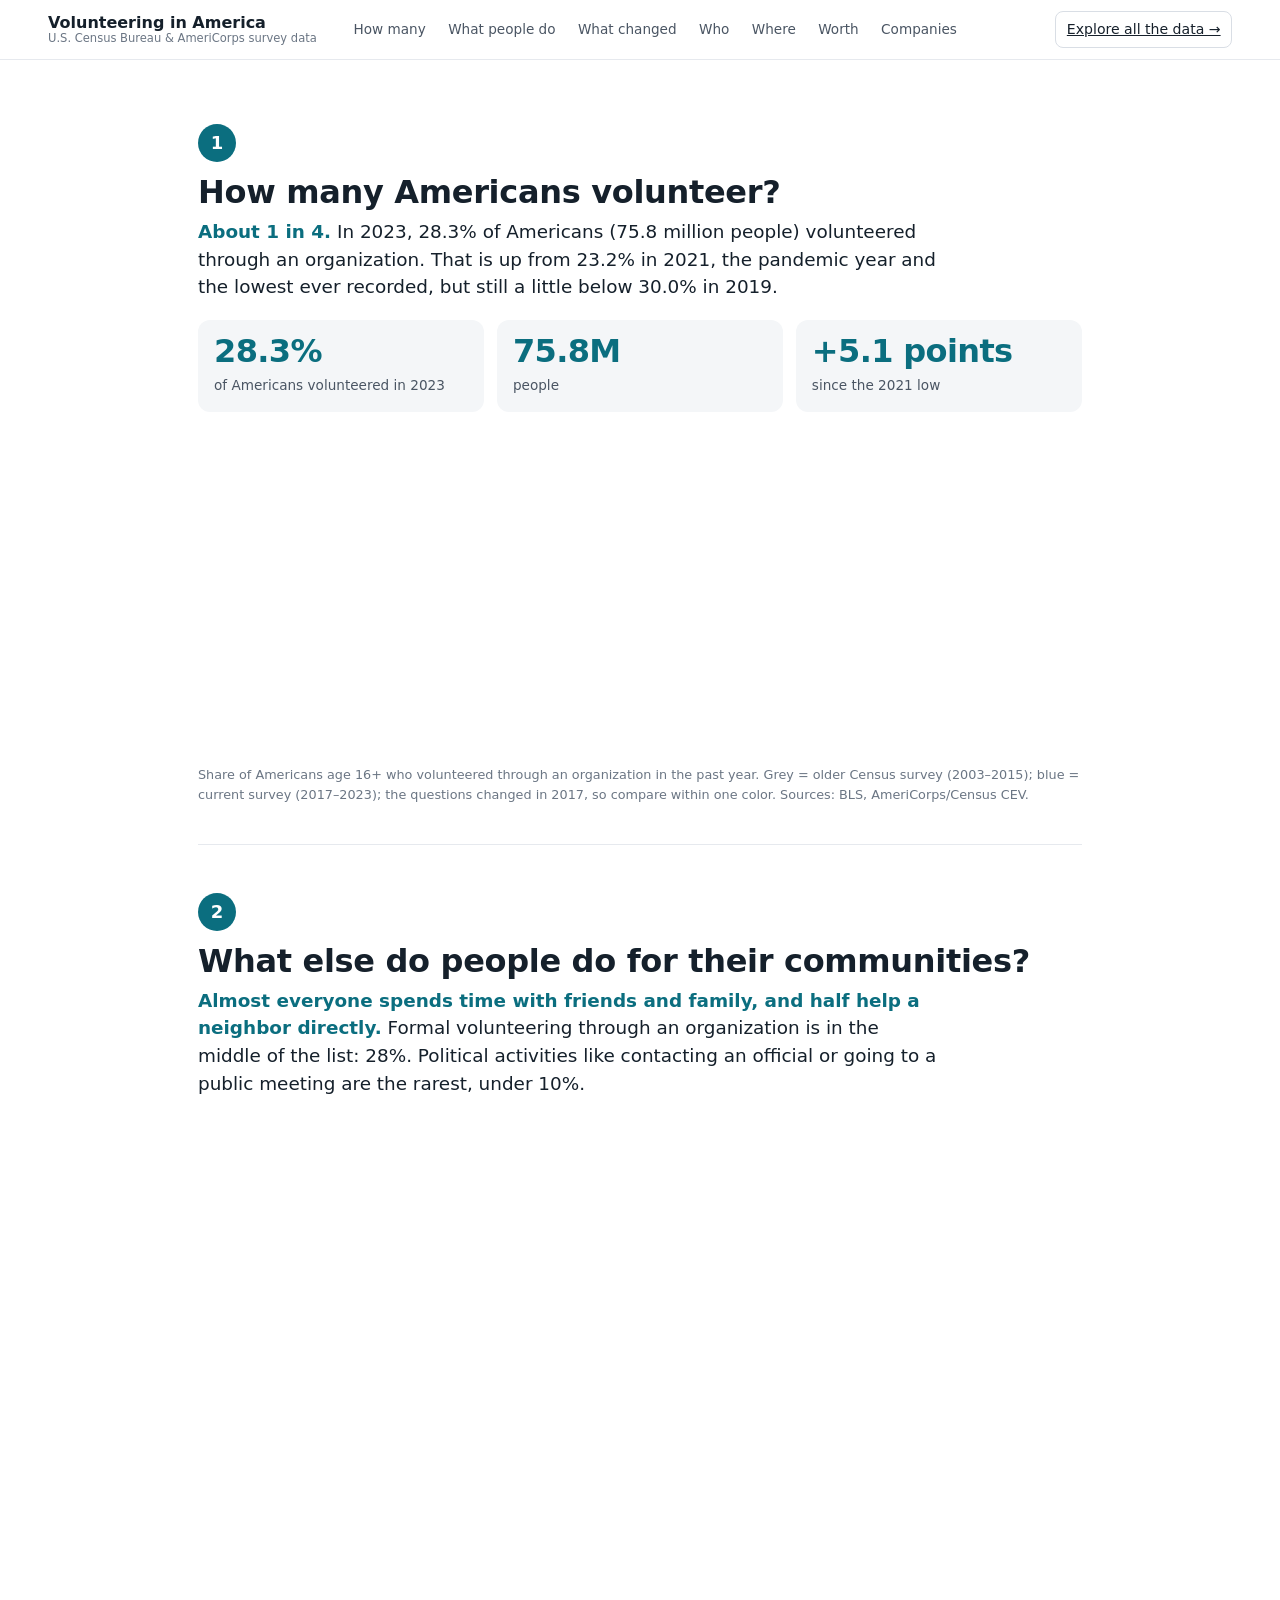
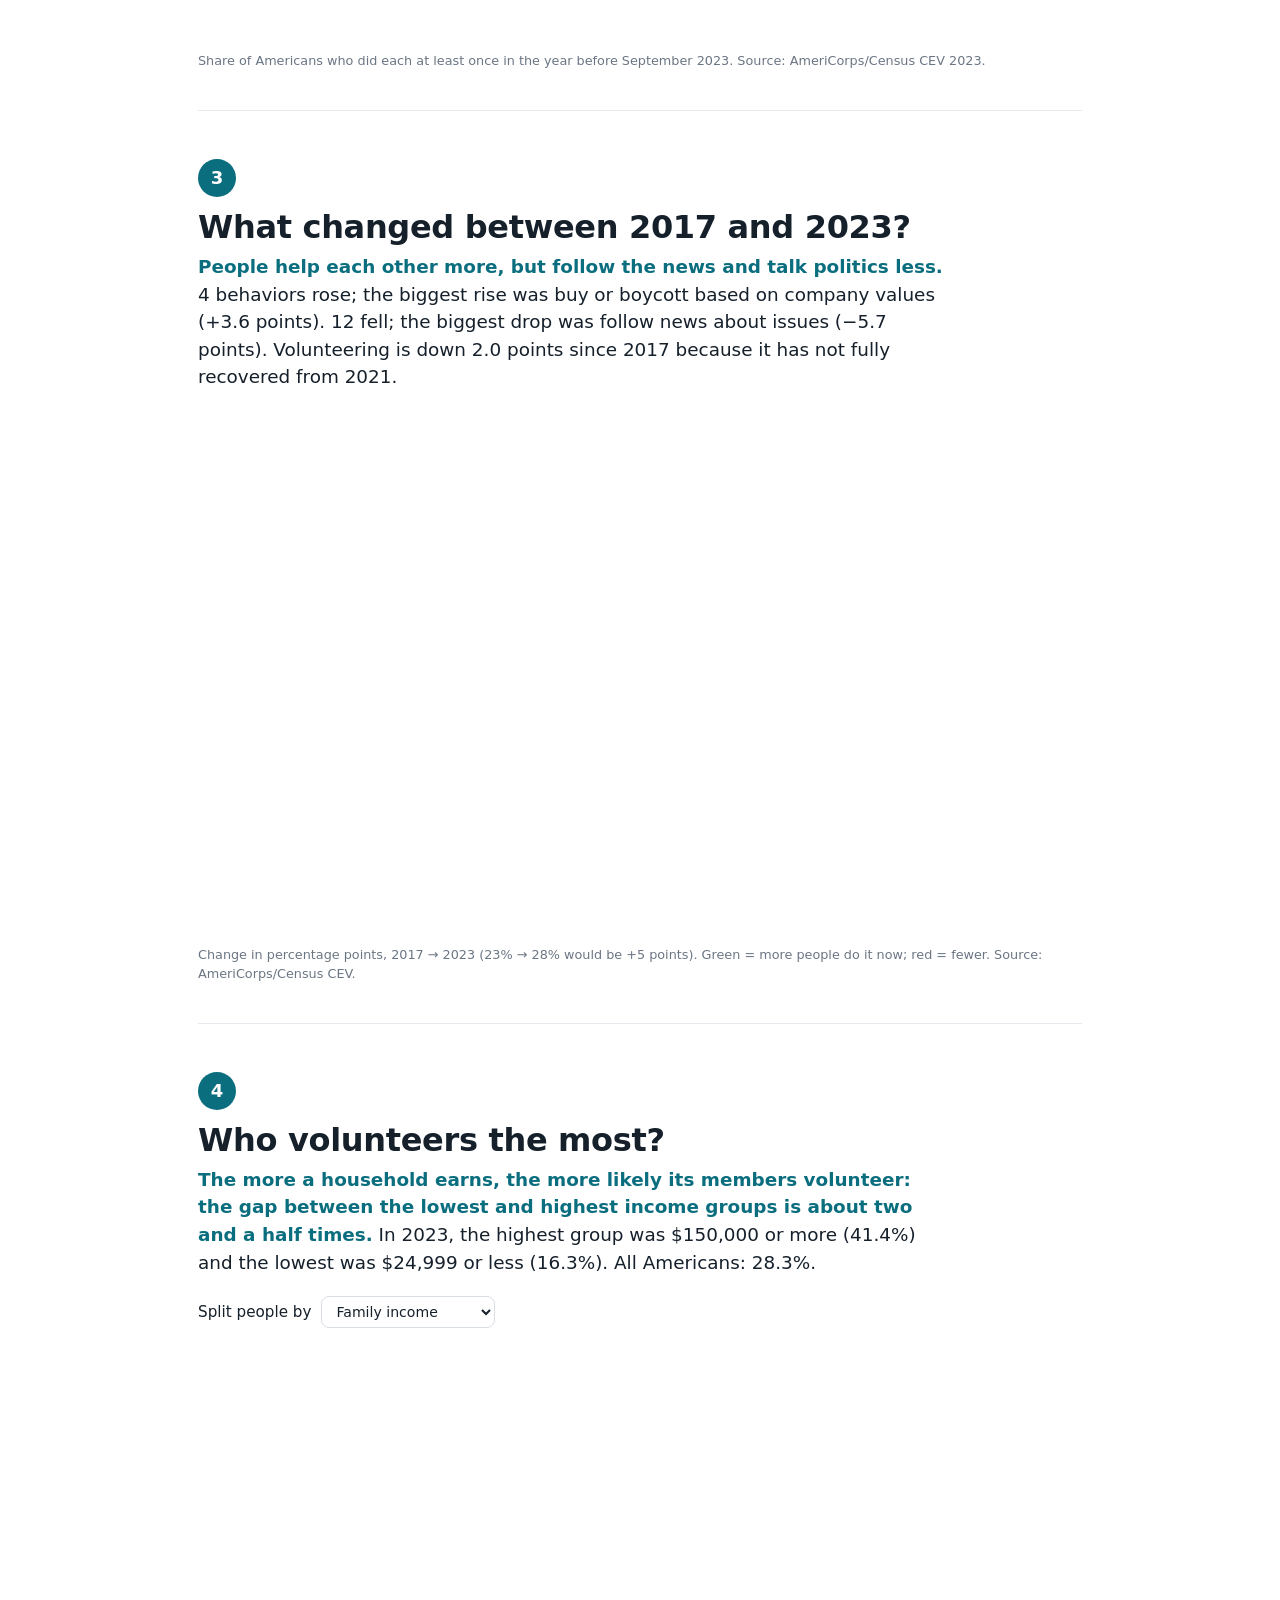
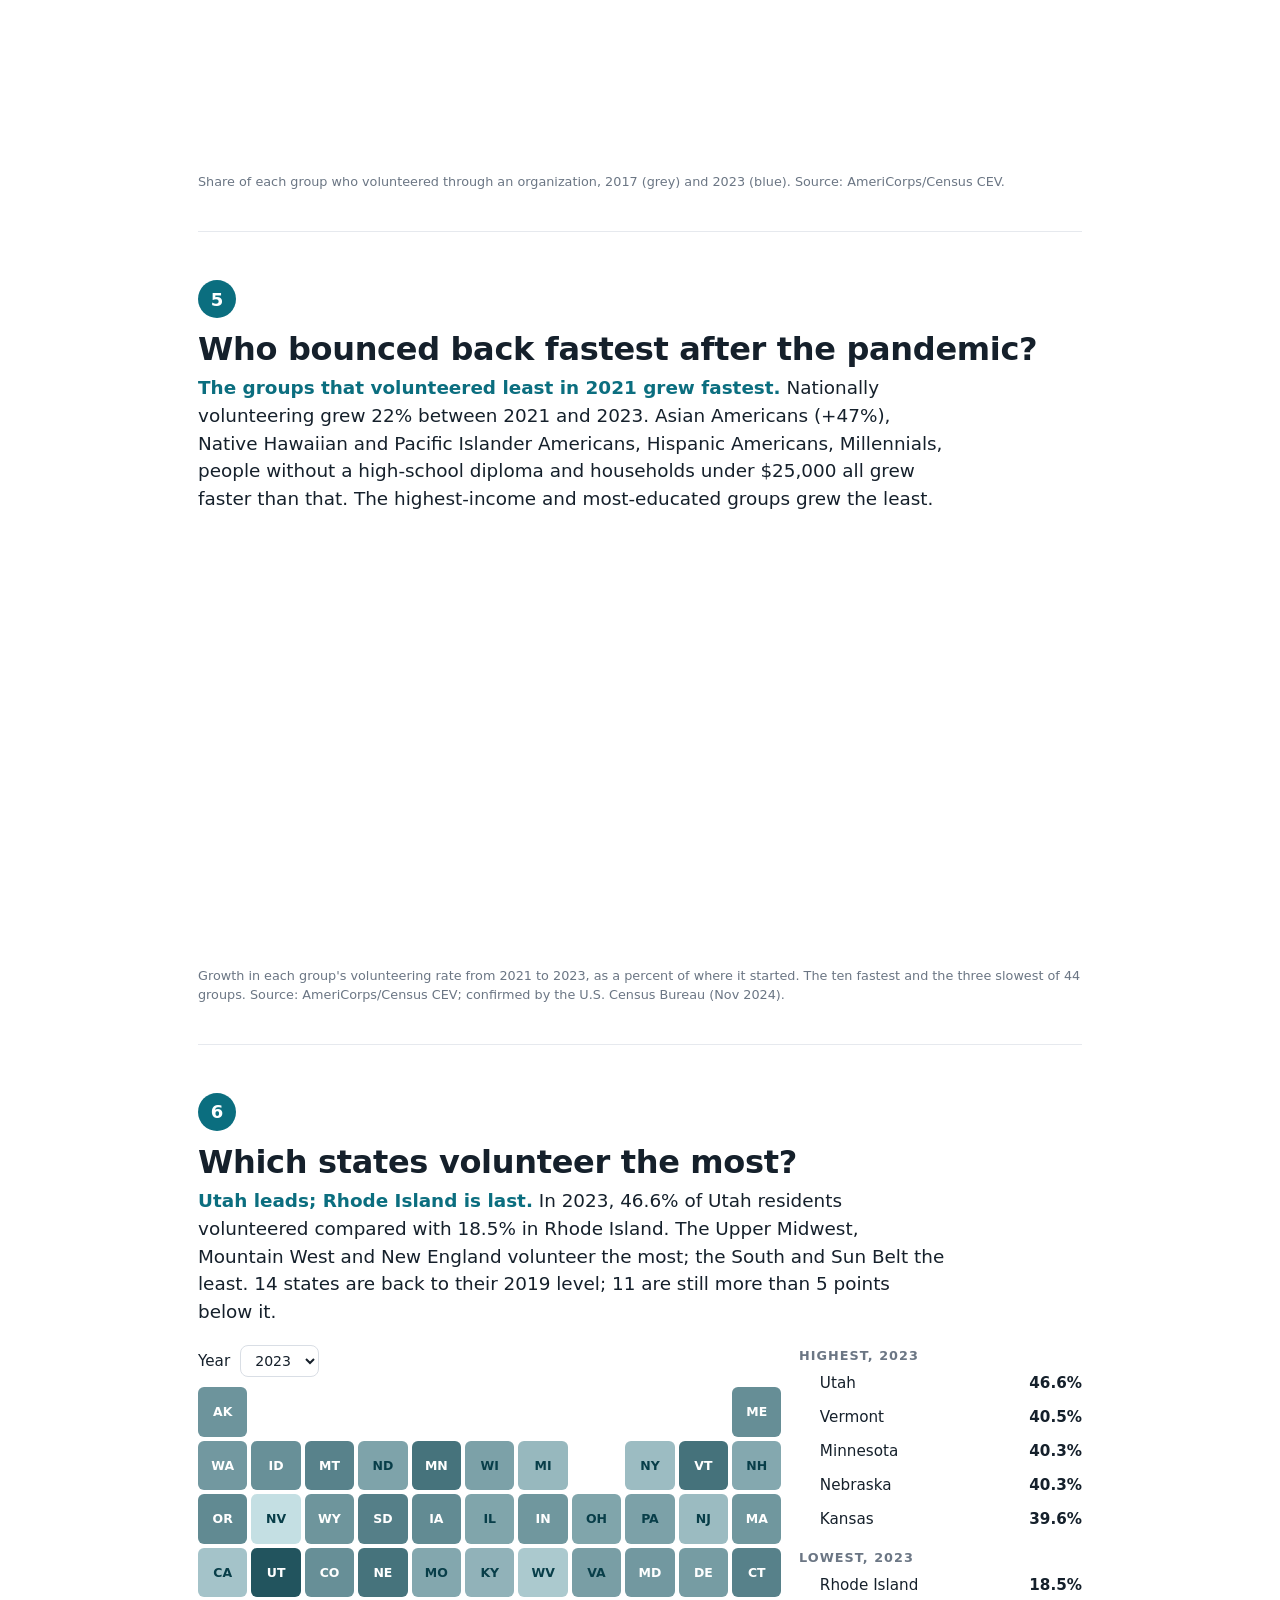
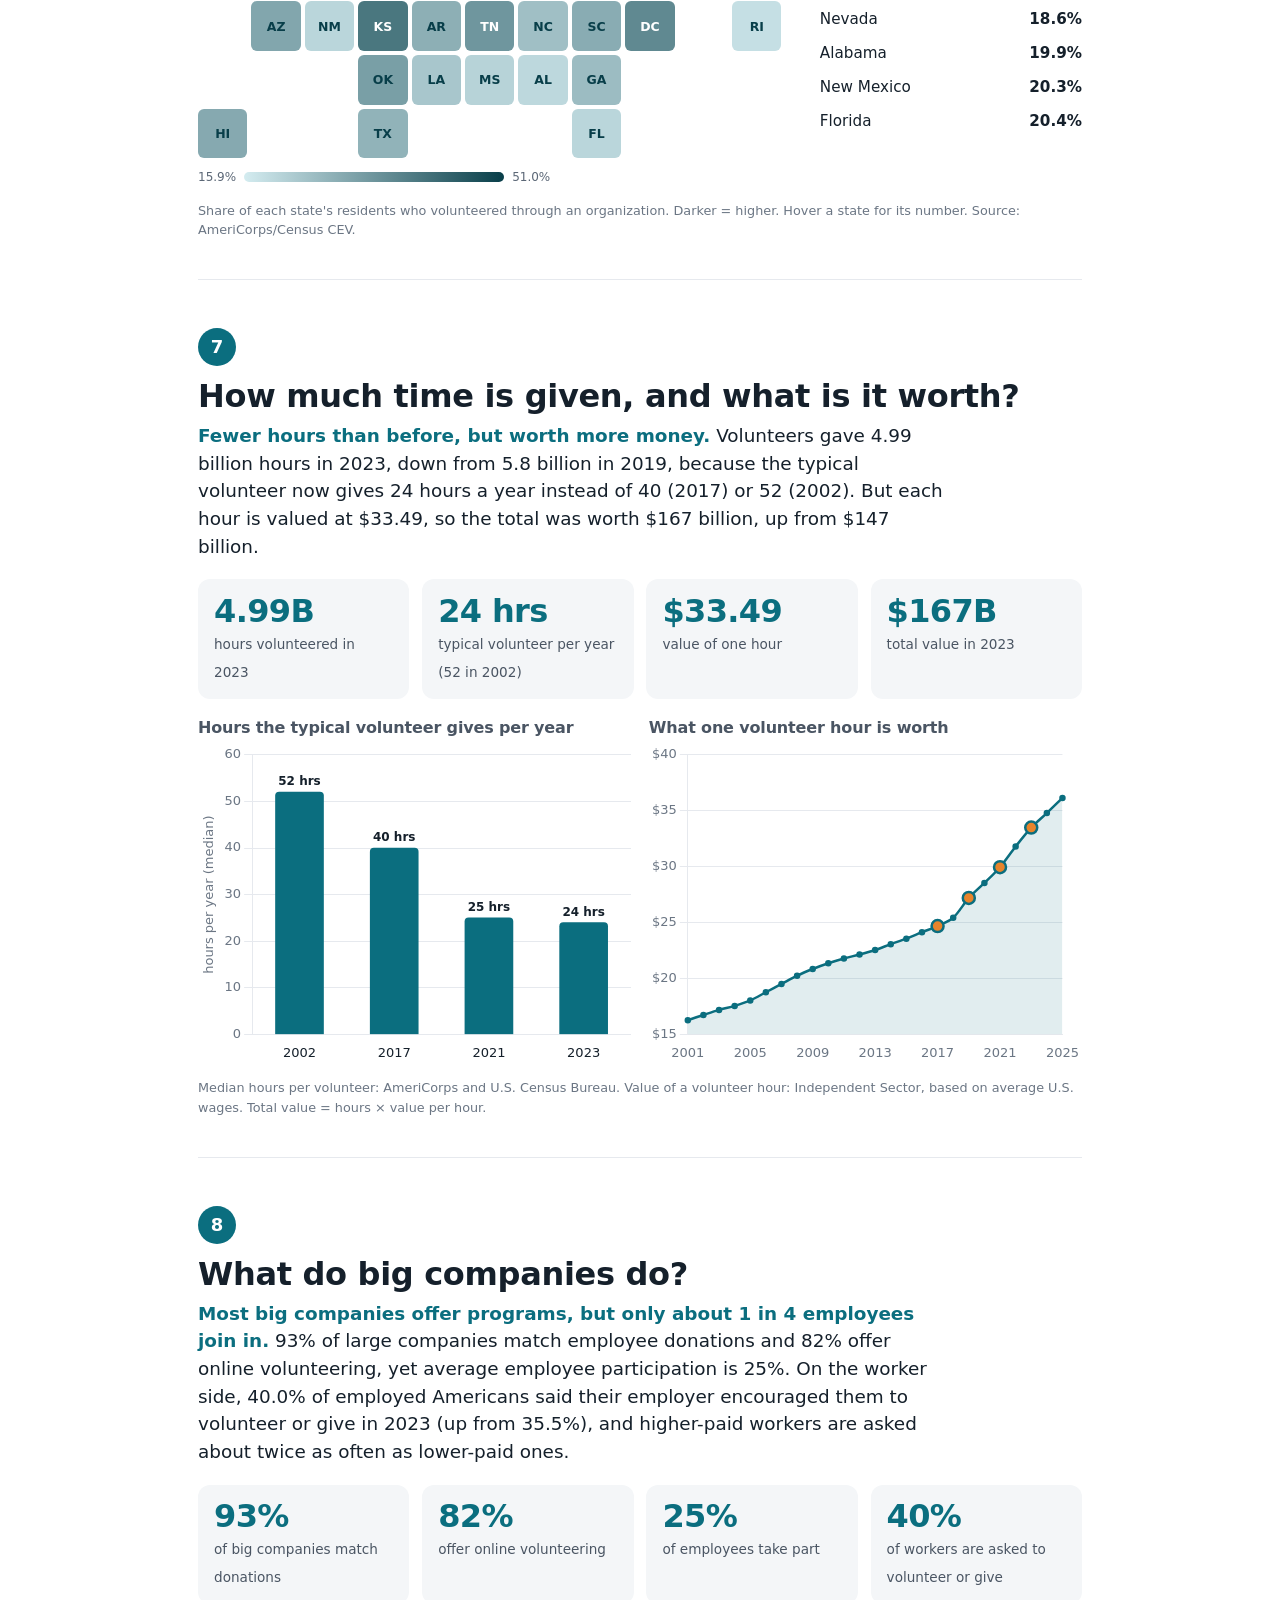
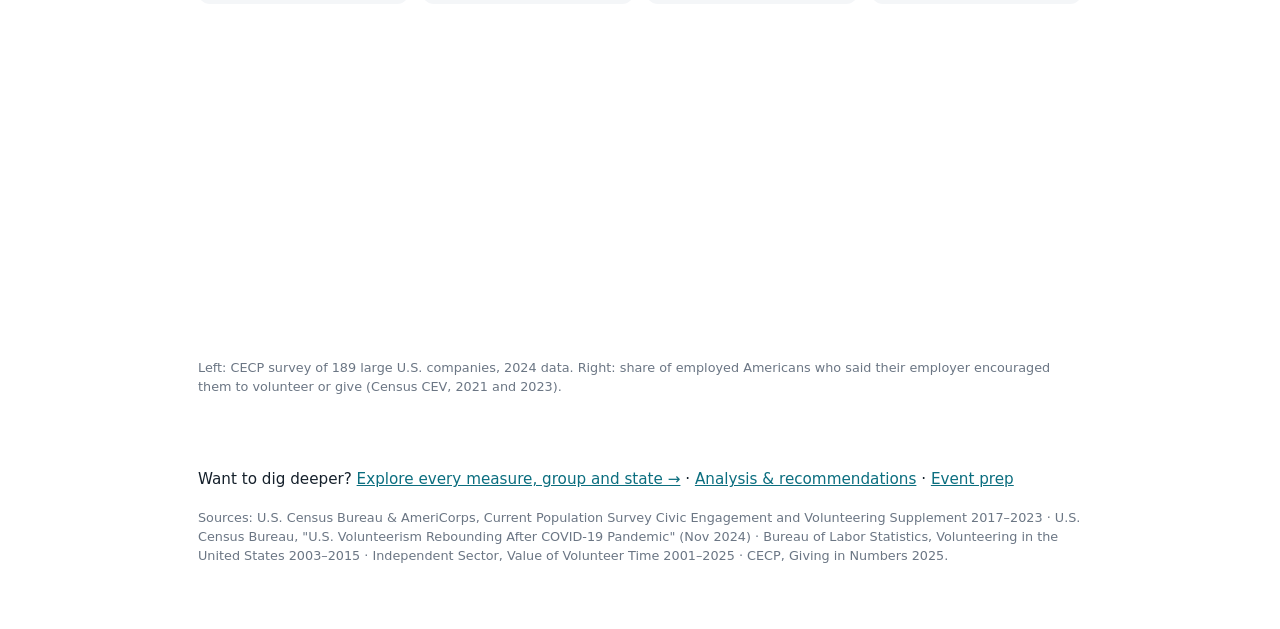
==== index.html @ 3c46c772 "FBLA Data Analysis site: volunteering data explorer Co-Authored-By: Claude Fable 5.1 <noreply@anthro" ====
<!DOCTYPE html>
<html lang="en" data-theme="light">
<head>
<meta charset="utf-8">
<meta name="viewport" content="width=device-width, initial-scale=1">
<title>Volunteering in America</title>
<meta name="description" content="Eight simple questions about how Americans volunteer, help and give, answered with Census Bureau and AmeriCorps data, 2003–2025.">
<link rel="stylesheet" href="styles.css?v=3">
<link rel="stylesheet" href="simple.css?v=1">
<script src="vendor/chart.umd.min.js"></script>
<script src="data/cev-data.js"></script>
</head>
<body class="q">
<header class="qhead">
  <div><b>Volunteering in America</b><span>U.S. Census Bureau &amp; AmeriCorps survey data</span></div>
  <nav><a href="#q1">How many</a><a href="#q2">What people do</a><a href="#q3">What changed</a><a href="#q4">Who</a><a href="#q6">Where</a><a href="#q7">Worth</a><a href="#q8">Companies</a></nav>
  <a class="btn" href="explore.html">Explore all the data →</a>
</header>

<main class="qmain">

<section class="qs" id="q1">
  <div class="qnum">1</div>
  <h2>How many Americans volunteer?</h2>
  <p class="answer" id="a1"></p>
  <div class="big3" id="big1"></div>
  <div class="chart-wrap"><canvas id="c1"></canvas></div>
  <p class="src">Share of Americans age 16+ who volunteered through an organization in the past year. Grey = older Census survey (2003–2015); blue = current survey (2017–2023); the questions changed in 2017, so compare within one color. Sources: BLS, AmeriCorps/Census CEV.</p>
</section>

<section class="qs" id="q2">
  <div class="qnum">2</div>
  <h2>What else do people do for their communities?</h2>
  <p class="answer" id="a2"></p>
  <div class="chart-wrap xl"><canvas id="c2"></canvas></div>
  <p class="src">Share of Americans who did each at least once in the year before September 2023. Source: AmeriCorps/Census CEV 2023.</p>
</section>

<section class="qs" id="q3">
  <div class="qnum">3</div>
  <h2>What changed between 2017 and 2023?</h2>
  <p class="answer" id="a3"></p>
  <div class="chart-wrap xl"><canvas id="c3"></canvas></div>
  <p class="src">Change in percentage points, 2017 → 2023 (23% → 28% would be +5 points). Green = more people do it now; red = fewer. Source: AmeriCorps/Census CEV.</p>
</section>

<section class="qs" id="q4">
  <div class="qnum">4</div>
  <h2>Who volunteers the most?</h2>
  <p class="answer" id="a4"></p>
  <div class="onecontrol"><label>Split people by <select id="s4"></select></label></div>
  <div class="chart-wrap tall"><canvas id="c4"></canvas></div>
  <p class="src">Share of each group who volunteered through an organization, 2017 (grey) and 2023 (blue). Source: AmeriCorps/Census CEV.</p>
</section>

<section class="qs" id="q5">
  <div class="qnum">5</div>
  <h2>Who bounced back fastest after the pandemic?</h2>
  <p class="answer" id="a5"></p>
  <div class="chart-wrap tall"><canvas id="c5"></canvas></div>
  <p class="src">Growth in each group's volunteering rate from 2021 to 2023, as a percent of where it started. The ten fastest and the three slowest of 44 groups. Source: AmeriCorps/Census CEV; confirmed by the U.S. Census Bureau (Nov 2024).</p>
</section>

<section class="qs" id="q6">
  <div class="qnum">6</div>
  <h2>Which states volunteer the most?</h2>
  <p class="answer" id="a6"></p>
  <div class="grid cols-3">
    <div class="span-2"><div class="onecontrol"><label>Year <select id="s6"><option>2017</option><option>2019</option><option>2021</option><option selected>2023</option></select></label></div><div class="tilemap" id="tilemap"></div><div class="legend" id="mapLegend"></div></div>
    <div><div class="ranks" id="r6"></div></div>
  </div>
  <p class="src">Share of each state's residents who volunteered through an organization. Darker = higher. Hover a state for its number. Source: AmeriCorps/Census CEV.</p>
</section>

<section class="qs" id="q7">
  <div class="qnum">7</div>
  <h2>How much time is given, and what is it worth?</h2>
  <p class="answer" id="a7"></p>
  <div class="big3" id="big7"></div>
  <div class="grid cols-2">
    <div><h3>Hours the typical volunteer gives per year</h3><div class="chart-wrap"><canvas id="c7a"></canvas></div></div>
    <div><h3>What one volunteer hour is worth</h3><div class="chart-wrap"><canvas id="c7b"></canvas></div></div>
  </div>
  <p class="src">Median hours per volunteer: AmeriCorps and U.S. Census Bureau. Value of a volunteer hour: Independent Sector, based on average U.S. wages. Total value = hours × value per hour.</p>
</section>

<section class="qs" id="q8">
  <div class="qnum">8</div>
  <h2>What do big companies do?</h2>
  <p class="answer" id="a8"></p>
  <div class="big3" id="big8"></div>
  <div class="chart-wrap"><canvas id="c8"></canvas></div>
  <p class="src">Left: CECP survey of 189 large U.S. companies, 2024 data. Right: share of employed Americans who said their employer encouraged them to volunteer or give (Census CEV, 2021 and 2023).</p>
</section>

<footer class="qfoot">
  <p>Want to dig deeper? <a href="explore.html">Explore every measure, group and state →</a> · <a href="story.html">Analysis &amp; recommendations</a> · <a href="prep.html">Event prep</a></p>
  <p class="src">Sources: U.S. Census Bureau &amp; AmeriCorps, Current Population Survey Civic Engagement and Volunteering Supplement 2017–2023 · U.S. Census Bureau, "U.S. Volunteerism Rebounding After COVID-19 Pandemic" (Nov 2024) · Bureau of Labor Statistics, Volunteering in the United States 2003–2015 · Independent Sector, Value of Volunteer Time 2001–2025 · CECP, Giving in Numbers 2025.</p>
</footer>
</main>
<script src="simple.js?v=2"></script>
</body>
</html>
---- styles.css ----
/* ---------- Design tokens ---------- */
:root {
  --bg: #f6f7f9;
  --surface: #ffffff;
  --surface-2: #eef1f5;
  --text: #16202b;
  --muted: #5b6776;
  --line: #d9dee5;
  --accent: #0b6e7f;        /* teal: primary */
  --accent-2: #e8842b;      /* amber: secondary / highlight */
  --accent-3: #6b4fbb;      /* violet: tertiary */
  --pos: #1f8a5b;
  --neg: #c6413a;
  --neutral: #8a94a3;
  --shadow: 0 1px 2px rgba(16,24,40,.06), 0 4px 14px rgba(16,24,40,.06);
  --radius: 14px;
  --sidebar-w: 240px;
  --font: "Inter", "Segoe UI", system-ui, -apple-system, Helvetica, Arial, sans-serif;
  color-scheme: light;
}
@media (prefers-color-scheme: dark) {
  :root:not([data-theme="light"]) {
    --bg: #0f141a; --surface: #161d25; --surface-2: #1e2731; --text: #e7ecf2; --muted: #9aa7b6; --line: #2a3542;
    --accent: #3fb6c9; --accent-2: #f2a35a; --accent-3: #a48ff0; --pos: #3dc27f; --neg: #ef6b63; --neutral: #7f8a99;
    --shadow: 0 1px 2px rgba(0,0,0,.4), 0 4px 14px rgba(0,0,0,.35); color-scheme: dark;
  }
}
:root[data-theme="dark"] {
  --bg: #0f141a; --surface: #161d25; --surface-2: #1e2731; --text: #e7ecf2; --muted: #9aa7b6; --line: #2a3542;
  --accent: #3fb6c9; --accent-2: #f2a35a; --accent-3: #a48ff0; --pos: #3dc27f; --neg: #ef6b63; --neutral: #7f8a99;
  --shadow: 0 1px 2px rgba(0,0,0,.4), 0 4px 14px rgba(0,0,0,.35); color-scheme: dark;
}

/* ---------- Base ---------- */
* { box-sizing: border-box; }
html { scroll-behavior: smooth; }
body { margin: 0; background: var(--bg); color: var(--text); font-family: var(--font); line-height: 1.55; font-size: 16px; }
a { color: var(--accent); }
h1, h2, h3, h4 { line-height: 1.2; margin: 0 0 .5rem; letter-spacing: -.01em; }
h1 { font-size: clamp(2rem, 4vw, 3.1rem); font-weight: 800; }
h2 { font-size: clamp(1.5rem, 2.6vw, 2.1rem); font-weight: 800; }
h3 { font-size: 1.15rem; font-weight: 700; }
p { margin: 0 0 1rem; }
.kicker { text-transform: uppercase; letter-spacing: .12em; font-size: .75rem; font-weight: 700; color: var(--accent); margin-bottom: .6rem; }
.lead { font-size: 1.15rem; color: var(--muted); max-width: 62ch; }
.muted { color: var(--muted); }
.small { font-size: .85rem; }
code { background: var(--surface-2); padding: .1em .35em; border-radius: 5px; font-size: .9em; }
ul, ol { padding-left: 1.3rem; }
li { margin-bottom: .35rem; }

/* ---------- Layout ---------- */
.layout { display: grid; grid-template-columns: var(--sidebar-w) 1fr; min-height: 100vh; }
.sidebar { position: sticky; top: 0; height: 100vh; overflow-y: auto; background: var(--surface); border-right: 1px solid var(--line); padding: 1.2rem 1rem; display: flex; flex-direction: column; gap: .4rem; }
.brand { font-weight: 800; font-size: .95rem; line-height: 1.25; padding: .3rem .5rem .9rem; border-bottom: 1px solid var(--line); margin-bottom: .5rem; }
.brand span { display: block; font-weight: 500; color: var(--muted); font-size: .75rem; margin-top: .25rem; }
.nav a { display: flex; gap: .55rem; align-items: baseline; padding: .42rem .55rem; border-radius: 8px; color: var(--text); text-decoration: none; font-size: .88rem; }
.nav a .n { color: var(--muted); font-variant-numeric: tabular-nums; font-size: .75rem; width: 1.3rem; }
.nav a:hover { background: var(--surface-2); }
.nav a.active { background: color-mix(in srgb, var(--accent) 14%, transparent); color: var(--accent); font-weight: 700; }
.sidebar .tools { margin-top: auto; display: flex; flex-wrap: wrap; gap: .4rem; padding-top: .8rem; border-top: 1px solid var(--line); }
.main { padding: 0 clamp(16px, 4vw, 56px) 4rem; max-width: 1180px; width: 100%; }
section.slide { padding: 3.2rem 0 2.2rem; border-bottom: 1px solid var(--line); scroll-margin-top: 1rem; }
section.slide:last-of-type { border-bottom: 0; }
.section-head { margin-bottom: 1.4rem; max-width: 72ch; }

.grid { display: grid; gap: 1.1rem; }
.grid.cols-2 { grid-template-columns: repeat(2, minmax(0, 1fr)); }
.grid.cols-3 { grid-template-columns: repeat(3, minmax(0, 1fr)); }
.grid.cols-4 { grid-template-columns: repeat(4, minmax(0, 1fr)); }
.span-2 { grid-column: span 2; }
@media (max-width: 980px) { .grid.cols-4 { grid-template-columns: repeat(2, 1fr); } .grid.cols-3 { grid-template-columns: repeat(2, 1fr); } }
@media (max-width: 720px) { .grid.cols-2, .grid.cols-3, .grid.cols-4 { grid-template-columns: 1fr; } .span-2 { grid-column: auto; } }

/* ---------- Components ---------- */
.card { background: var(--surface); border: 1px solid var(--line); border-radius: var(--radius); padding: 1.1rem 1.2rem; box-shadow: var(--shadow); }
.card h3 { margin-bottom: .35rem; }
.card .sub { color: var(--muted); font-size: .85rem; margin-bottom: .8rem; }
.chart-wrap { position: relative; height: 340px; }
.chart-wrap.tall { height: 420px; }
.chart-wrap.short { height: 260px; }
.caption { font-size: .78rem; color: var(--muted); margin-top: .7rem; }
.insight { border-left: 4px solid var(--accent-2); background: color-mix(in srgb, var(--accent-2) 9%, var(--surface)); padding: .8rem 1rem; border-radius: 0 10px 10px 0; margin: 1rem 0; }
.insight strong { color: var(--accent-2); }
.insight.teal { border-color: var(--accent); background: color-mix(in srgb, var(--accent) 9%, var(--surface)); }
.insight.teal strong { color: var(--accent); }
.insight.warn { border-color: var(--neg); background: color-mix(in srgb, var(--neg) 8%, var(--surface)); }
.insight.warn strong { color: var(--neg); }

.tiles { display: grid; grid-template-columns: repeat(auto-fit, minmax(min(170px, 100%), 1fr)); gap: .9rem; margin: 1.2rem 0; }
.tile { background: var(--surface); border: 1px solid var(--line); border-radius: 12px; padding: .9rem 1rem; box-shadow: var(--shadow); }
.tile .v { font-size: 1.9rem; font-weight: 800; letter-spacing: -.02em; line-height: 1.1; font-variant-numeric: tabular-nums; }
.tile .l { font-size: .8rem; color: var(--muted); margin-top: .25rem; }
.tile .d { font-size: .8rem; font-weight: 700; margin-top: .3rem; }
.up { color: var(--pos); } .down { color: var(--neg); }

.controls { display: flex; flex-wrap: wrap; gap: .6rem; align-items: center; margin-bottom: .8rem; }
.controls label { font-size: .8rem; color: var(--muted); display: flex; flex-direction: column; gap: .2rem; }
select, button, .btn { font: inherit; font-size: .88rem; border: 1px solid var(--line); background: var(--surface); color: var(--text); border-radius: 8px; padding: .4rem .65rem; cursor: pointer; }
select:focus, button:focus { outline: 2px solid var(--accent); outline-offset: 1px; }
button.primary, .btn.primary { background: var(--accent); color: #fff; border-color: var(--accent); font-weight: 600; }
button.ghost { background: transparent; }
.seg { display: inline-flex; border: 1px solid var(--line); border-radius: 8px; overflow: hidden; }
.seg button { border: 0; border-radius: 0; background: transparent; }
.seg button.on { background: var(--accent); color: #fff; }

table { border-collapse: collapse; width: 100%; font-size: .88rem; }
th, td { padding: .5rem .6rem; border-bottom: 1px solid var(--line); text-align: left; vertical-align: top; }
th { font-size: .75rem; text-transform: uppercase; letter-spacing: .06em; color: var(--muted); }
td.num, th.num { text-align: right; font-variant-numeric: tabular-nums; }
tr:hover td { background: var(--surface-2); }
.table-scroll { overflow-x: auto; }

/* ---------- Tile map ---------- */
.tilemap { display: grid; grid-template-columns: repeat(11, 1fr); gap: 4px; max-width: 640px; aspect-ratio: 11 / 7; }
.tilemap .t { border-radius: 6px; display: flex; align-items: center; justify-content: center; font-size: .72rem; font-weight: 700; color: #fff; cursor: pointer; position: relative; transition: transform .1s; text-shadow: 0 1px 2px rgba(0,0,0,.35); }
.tilemap .t:hover, .tilemap .t.sel { transform: scale(1.08); outline: 2px solid var(--text); z-index: 2; }
.legend { display: flex; align-items: center; gap: .5rem; font-size: .75rem; color: var(--muted); margin-top: .6rem; }
.legend .bar { flex: 1; height: 10px; border-radius: 5px; max-width: 260px; }
.state-detail { font-size: .9rem; }
.state-detail .big { font-size: 1.6rem; font-weight: 800; }
.rank-list { font-size: .85rem; }
.rank-list li { display: flex; justify-content: space-between; gap: .5rem; margin: 0; padding: .25rem 0; border-bottom: 1px dashed var(--line); }
.rank-list li b { font-variant-numeric: tabular-nums; }

/* ---------- Recommendations ---------- */
.rec { display: grid; grid-template-columns: 56px 1fr; gap: 1rem; }
.rec .num { width: 56px; height: 56px; border-radius: 14px; background: var(--accent); color: #fff; font-weight: 800; font-size: 1.4rem; display: flex; align-items: center; justify-content: center; }
.rec.two .num { background: var(--accent-2); } .rec.three .num { background: var(--accent-3); } .rec.four .num { background: var(--pos); }
.rec dl { display: grid; grid-template-columns: 1fr; gap: .3rem .8rem; margin: .6rem 0 0; font-size: .9rem; }
.rec dt { font-weight: 700; color: var(--muted); font-size: .78rem; text-transform: uppercase; letter-spacing: .05em; padding-top: .15rem; margin-top: .25rem; }
.rec dd { margin: 0; }
.pill { display: inline-block; padding: .12em .55em; border-radius: 999px; font-size: .72rem; font-weight: 700; background: var(--surface-2); color: var(--muted); margin-left: .3rem; vertical-align: middle; }
.pill.high { background: color-mix(in srgb, var(--pos) 18%, transparent); color: var(--pos); }
.pill.med { background: color-mix(in srgb, var(--accent-2) 20%, transparent); color: var(--accent-2); }

.timeline { display: grid; grid-template-columns: repeat(4, 1fr); gap: .8rem; }
.timeline .ph { background: var(--surface-2); border-radius: 10px; padding: .8rem; font-size: .85rem; }
.timeline .ph b { display: block; color: var(--accent); margin-bottom: .3rem; }
@media (max-width: 820px) { .timeline { grid-template-columns: 1fr 1fr; } }
@media (min-width: 1200px) { .rec dl { grid-template-columns: 110px 1fr; } }

.sources li { font-size: .88rem; margin-bottom: .6rem; }
.sources li a { word-break: break-all; }

/* ---------- Presenter / mobile ---------- */
body.present .sidebar { display: none; }
body.present .layout { grid-template-columns: 1fr; }
body.present .main { max-width: 1280px; margin: 0 auto; }
body.present section.slide { min-height: 100vh; display: flex; flex-direction: column; justify-content: center; }
.topbar { display: none; position: sticky; top: 0; z-index: 10; background: var(--surface); border-bottom: 1px solid var(--line); padding: .6rem 16px; align-items: center; gap: .6rem; }
.topbar b { flex: 1; font-size: .9rem; }
@media (max-width: 900px) {
  .layout { grid-template-columns: 1fr; }
  .sidebar { position: fixed; left: 0; top: 0; width: min(300px, 85vw); transform: translateX(-100%); transition: transform .2s; z-index: 20; box-shadow: var(--shadow); }
  .sidebar.open { transform: none; }
  .topbar { display: flex; }
  .main { padding-left: 16px; padding-right: 16px; }
  .chart-wrap { height: 280px; } .chart-wrap.tall { height: 340px; }
  .rec { grid-template-columns: 44px 1fr; } .rec .num { width: 44px; height: 44px; font-size: 1.1rem; }
  .rec dl { grid-template-columns: 1fr; }
}
.kbd { font-family: ui-monospace, SFMono-Regular, Menlo, monospace; font-size: .75rem; background: var(--surface-2); border: 1px solid var(--line); border-radius: 5px; padding: .05em .4em; }
@media print {
  .sidebar, .topbar, .controls, .tools { display: none !important; }
  .layout { grid-template-columns: 1fr; }
  section.slide { break-inside: avoid; page-break-inside: avoid; }
  .card { box-shadow: none; }
}

/* ---------- Visual-first additions ---------- */
.takeaways { display: grid; grid-template-columns: repeat(3, 1fr); gap: .8rem; margin-top: 1rem; }
.tk { background: var(--surface); border: 1px solid var(--line); border-left: 4px solid var(--accent); border-radius: 10px; padding: .7rem .9rem; font-size: .95rem; line-height: 1.4; }
.tk b { font-weight: 800; }
.tk.up { border-left-color: var(--pos); } .tk.up b { color: var(--pos); }
.tk.down { border-left-color: var(--neg); } .tk.down b { color: var(--neg); }
.chips { display: flex; flex-wrap: wrap; gap: .4rem; margin-top: .5rem; }
.chip { font-size: .78rem; background: var(--surface-2); border-radius: 999px; padding: .25em .7em; color: var(--text); }
.budget b { display: block; font-size: 1.05rem; margin: .2rem 0; }
.section-head h2 { max-width: 30ch; }
@media (max-width: 820px) { .takeaways { grid-template-columns: 1fr; } }

/* ---------- Data explorer ---------- */
.xhead { position: sticky; top: 0; z-index: 10; background: var(--surface); border-bottom: 1px solid var(--line); padding: .7rem clamp(16px, 3vw, 40px); display: flex; flex-wrap: wrap; align-items: center; gap: .6rem 1rem; }
.xhead .brand { border: 0; padding: 0; margin: 0; }
.tabs { display: flex; flex-wrap: wrap; gap: .3rem; }
.tabs button { border: 1px solid transparent; background: transparent; padding: .45rem .8rem; border-radius: 999px; font-weight: 600; color: var(--muted); }
.tabs button:hover { background: var(--surface-2); color: var(--text); }
.tabs button.on { background: var(--accent); color: #fff; }
.xhead .right { margin-left: auto; display: flex; gap: .4rem; align-items: center; }
.xmain { padding: 1.2rem clamp(16px, 3vw, 40px) 4rem; max-width: 1400px; margin: 0 auto; }
.view { display: none; } .view.on { display: block; }
.view > h2 { margin-bottom: .2rem; } .view > .lead { margin-bottom: 1rem; font-size: 1rem; }
.sm-grid { display: grid; grid-template-columns: repeat(auto-fill, minmax(230px, 1fr)); gap: .8rem; }
.sm { background: var(--surface); border: 1px solid var(--line); border-radius: 12px; padding: .7rem .8rem .4rem; box-shadow: var(--shadow); cursor: pointer; }
.sm:hover { outline: 2px solid var(--accent); }
.sm .t { font-size: .8rem; font-weight: 700; line-height: 1.2; min-height: 2.4em; }
.sm .row { display: flex; align-items: baseline; gap: .5rem; margin: .2rem 0; }
.sm .v { font-size: 1.5rem; font-weight: 800; letter-spacing: -.02em; }
.sm .d { font-size: .78rem; font-weight: 700; }
.sm .area { font-size: .68rem; color: var(--muted); text-transform: uppercase; letter-spacing: .06em; }
.sm .cw { height: 70px; position: relative; }
.chipbar { display: flex; flex-wrap: wrap; gap: .35rem; margin: .4rem 0 .8rem; }
.chipbar button { border-radius: 999px; padding: .3rem .7rem; font-size: .8rem; border: 1px solid var(--line); background: var(--surface); }
.chipbar button.on { color: #fff; border-color: transparent; }
.heat td.h { text-align: right; font-variant-numeric: tabular-nums; font-weight: 600; }
.heat td.h span { display: inline-block; min-width: 3.6em; padding: .15em .4em; border-radius: 6px; }
th.sortable { cursor: pointer; user-select: none; white-space: nowrap; }
th.sortable:hover { color: var(--accent); }
th.sortable.asc::after { content: " ▲"; } th.sortable.desc::after { content: " ▼"; }
.yearbar { display: flex; align-items: center; gap: .6rem; }
.yearbar input[type=range] { width: 220px; }
.yearbar .yr { font-size: 1.6rem; font-weight: 800; min-width: 3.2ch; }
.cmp { display: flex; flex-wrap: wrap; gap: .3rem; align-items: center; font-size: .82rem; }
.cmp .c { border-radius: 999px; padding: .15em .6em; color: #fff; font-weight: 700; cursor: pointer; }
.toolrow { display: flex; flex-wrap: wrap; gap: .6rem; align-items: center; margin-bottom: .8rem; }
.toolrow input[type=search] { font: inherit; padding: .4rem .6rem; border: 1px solid var(--line); border-radius: 8px; background: var(--surface); color: var(--text); min-width: 220px; }
.sticky-th th { position: sticky; top: 0; background: var(--surface); z-index: 1; }
.tbl-wrap { max-height: 70vh; overflow: auto; }
.note { font-size: .8rem; color: var(--muted); margin: .5rem 0 0; }
@media (max-width: 700px) { .xhead .right { margin-left: 0; } .chart-wrap.tall { height: 360px; } }

.explain { background: color-mix(in srgb, var(--accent) 10%, var(--surface)); border-left: 4px solid var(--accent); border-radius: 0 12px 12px 0; padding: .9rem 1.1rem; margin: .9rem 0; font-size: 1rem; line-height: 1.55; }
.explain b { font-weight: 800; }
.explain .h { font-size: .72rem; text-transform: uppercase; letter-spacing: .1em; color: var(--accent); font-weight: 800; margin-bottom: .3rem; }
.explain ul { margin: .3rem 0 0; padding-left: 1.2rem; } .explain li { margin-bottom: .25rem; }

/* ---------- Simplified explorer ---------- */
body.simple { font-size: 17px; }
body.simple .xhead { padding: .8rem clamp(16px, 3vw, 40px); }
body.simple .tabs button { font-size: .95rem; padding: .5rem 1rem; }
body.simple .view > h2 { font-size: clamp(1.6rem, 3vw, 2.3rem); }
body.simple .view > .lead { max-width: 60ch; font-size: 1.05rem; }
body.simple .explain { font-size: 1.05rem; padding: 1rem 1.2rem; margin: 1rem 0 1.2rem; }
body.simple .explain .h { font-size: .7rem; }
body.simple .toolrow { margin-bottom: 1rem; }
body.simple select { font-size: .95rem; padding: .5rem .7rem; }
body.simple .sm-grid { grid-template-columns: repeat(auto-fill, minmax(250px, 1fr)); }
body.simple .sm .t { font-size: .92rem; min-height: 0; }
body.simple .sm .v { font-size: 1.7rem; }
.sm-area { margin: 1.4rem 0 .6rem; display: flex; align-items: center; gap: .6rem; font-weight: 800; font-size: 1.05rem; }
.sm-area i { width: 12px; height: 12px; border-radius: 3px; display: inline-block; }
.sm-area span { color: var(--muted); font-weight: 500; font-size: .85rem; }
details.numbers { margin: .8rem 0 0; }
details.numbers summary { cursor: pointer; font-weight: 700; color: var(--accent); padding: .5rem 0; list-style: none; }
details.numbers summary::before { content: "▸ "; } details.numbers[open] summary::before { content: "▾ "; }
details.numbers .card { margin-top: .5rem; }
.xfoot { margin-top: 3rem; padding-top: 1rem; border-top: 1px solid var(--line); font-size: .82rem; color: var(--muted); display: flex; flex-wrap: wrap; gap: .6rem 1.5rem; justify-content: space-between; }
.chipbar button.on::after { content: "  ✕"; opacity: .8; }
---- simple.css ----
/* Simple question-and-answer page */
body.q { background: #ffffff; color: #15202b; font-size: 18px; }
body.q .qhead { position: sticky; top: 0; z-index: 10; background: #fff; border-bottom: 1px solid #e6e9ee; display: flex; align-items: center; gap: 1.2rem; padding: .7rem clamp(16px, 4vw, 48px); }
body.q .qhead > div { display: flex; flex-direction: column; line-height: 1.2; }
body.q .qhead > div b { font-size: 1rem; } body.q .qhead > div span { font-size: .72rem; color: #6b7684; }
body.q .qhead nav { display: flex; gap: .2rem; flex-wrap: wrap; margin-left: .5rem; }
body.q .qhead nav a { text-decoration: none; color: #4a5563; font-size: .85rem; padding: .35rem .6rem; border-radius: 999px; }
body.q .qhead nav a:hover { background: #eef1f5; color: #15202b; }
body.q .qhead .btn { margin-left: auto; white-space: nowrap; }
body.q .qmain { max-width: 980px; margin: 0 auto; padding: 1rem clamp(16px, 4vw, 48px) 4rem; }
.qs { padding: 3rem 0 2.5rem; border-bottom: 1px solid #e6e9ee; }
.qs:last-of-type { border: 0; }
.qnum { width: 38px; height: 38px; border-radius: 50%; background: #0b6e7f; color: #fff; font-weight: 800; display: flex; align-items: center; justify-content: center; margin-bottom: .7rem; }
.qs h2 { font-size: clamp(1.5rem, 3vw, 2rem); margin-bottom: .4rem; }
.answer { font-size: 1.15rem; line-height: 1.5; max-width: 64ch; margin-bottom: 1.2rem; }
.answer b { color: #0b6e7f; }
.big3 { display: grid; grid-template-columns: repeat(auto-fit, minmax(160px, 1fr)); gap: .8rem; margin: 0 0 1.2rem; }
.big3 div { background: #f4f6f8; border-radius: 12px; padding: .9rem 1rem; }
.big3 b { display: block; font-size: 2rem; font-weight: 800; letter-spacing: -.02em; line-height: 1.1; color: #0b6e7f; }
.big3 span { font-size: .85rem; color: #4a5563; }
body.q .chart-wrap { height: 320px; } body.q .chart-wrap.tall { height: 420px; } body.q .chart-wrap.xl { height: 520px; }
.src { font-size: .8rem; color: #6b7684; margin: .9rem 0 0; line-height: 1.5; }
.onecontrol { margin-bottom: .6rem; font-size: .95rem; } .onecontrol select { margin-left: .3rem; }
.ranks { font-size: .95rem; } .ranks h4 { margin: .2rem 0 .4rem; font-size: .8rem; text-transform: uppercase; letter-spacing: .08em; color: #6b7684; }
.ranks ol { padding-left: 1.3rem; margin: 0 0 1rem; } .ranks li { display: flex; justify-content: space-between; padding: .15rem 0; } .ranks li b { font-variant-numeric: tabular-nums; }
body.q .tilemap .t { font-size: .78rem; }
.qfoot { margin-top: 2rem; font-size: .95rem; }
body.q h3 { font-size: 1rem; margin: 0 0 .4rem; color: #4a5563; }
@media (max-width: 820px) { body.q .qhead nav { display: none; } body.q .chart-wrap.xl { height: 560px; } }
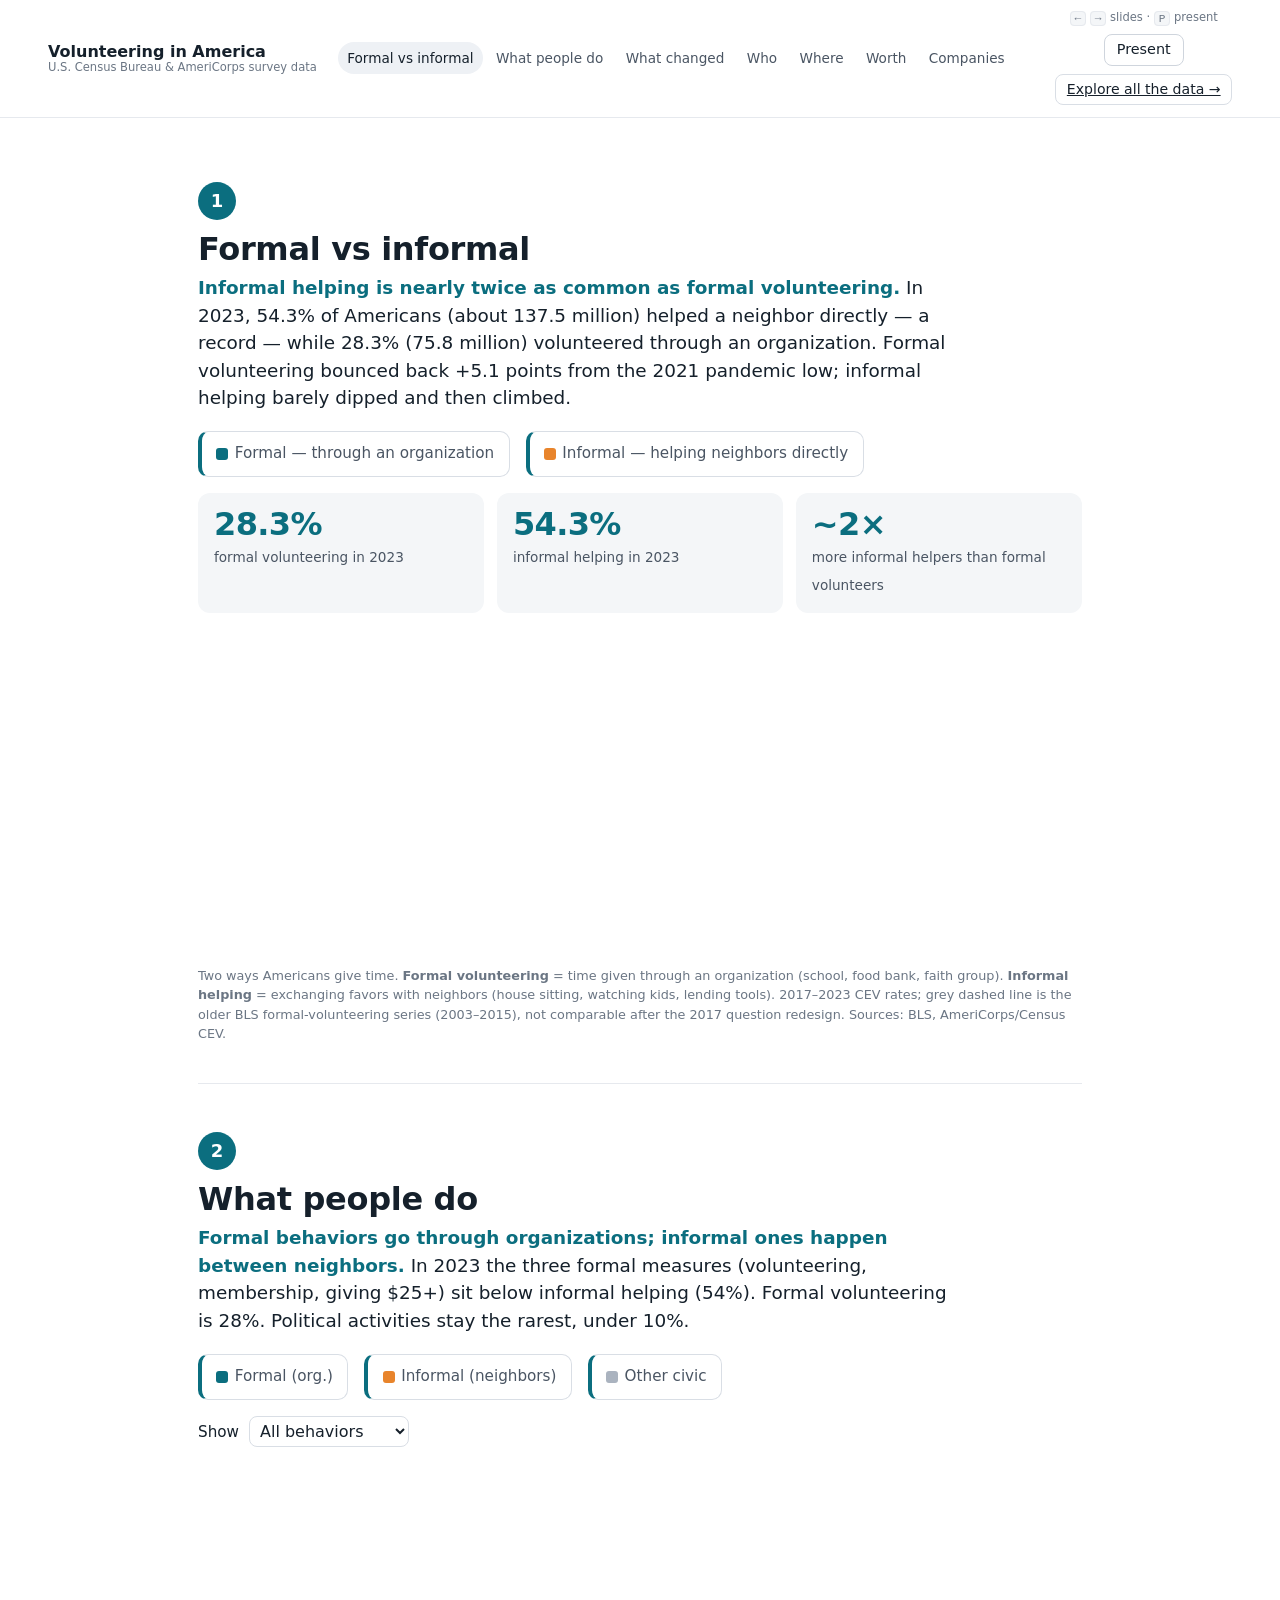
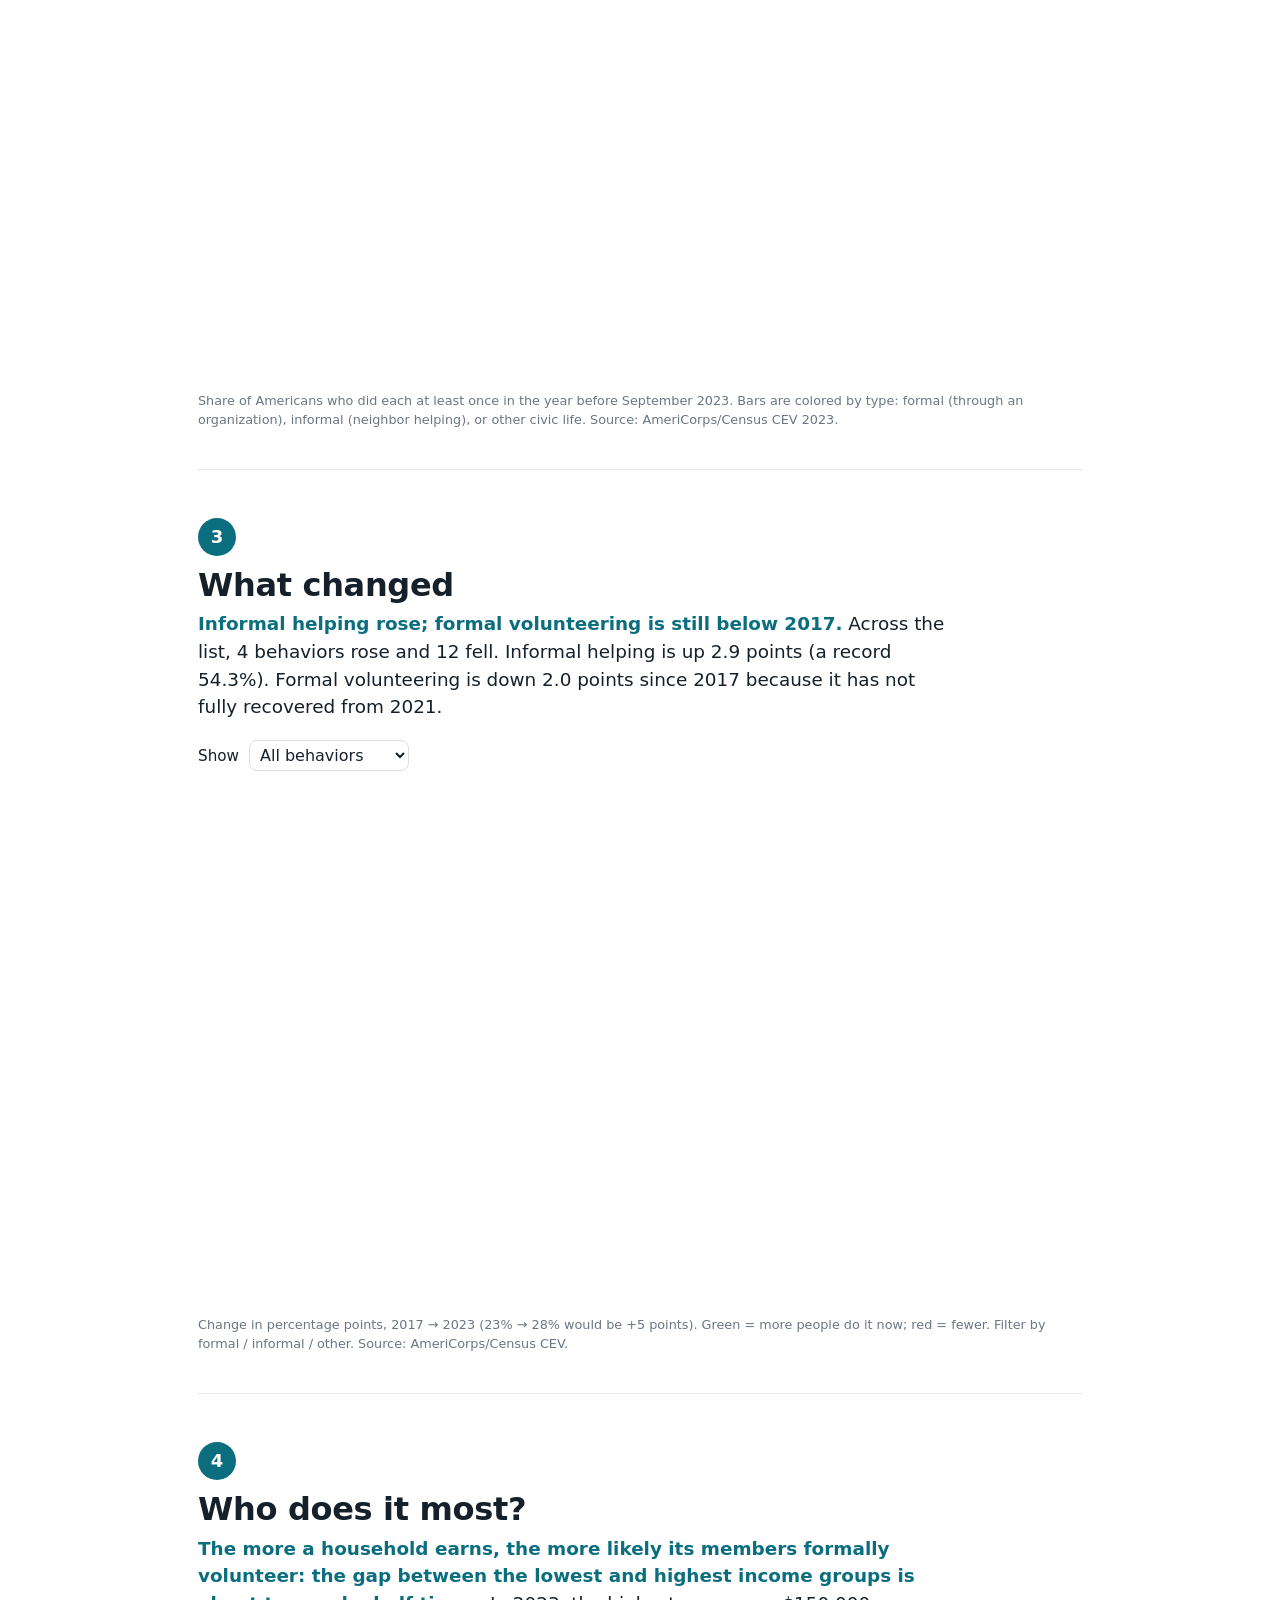
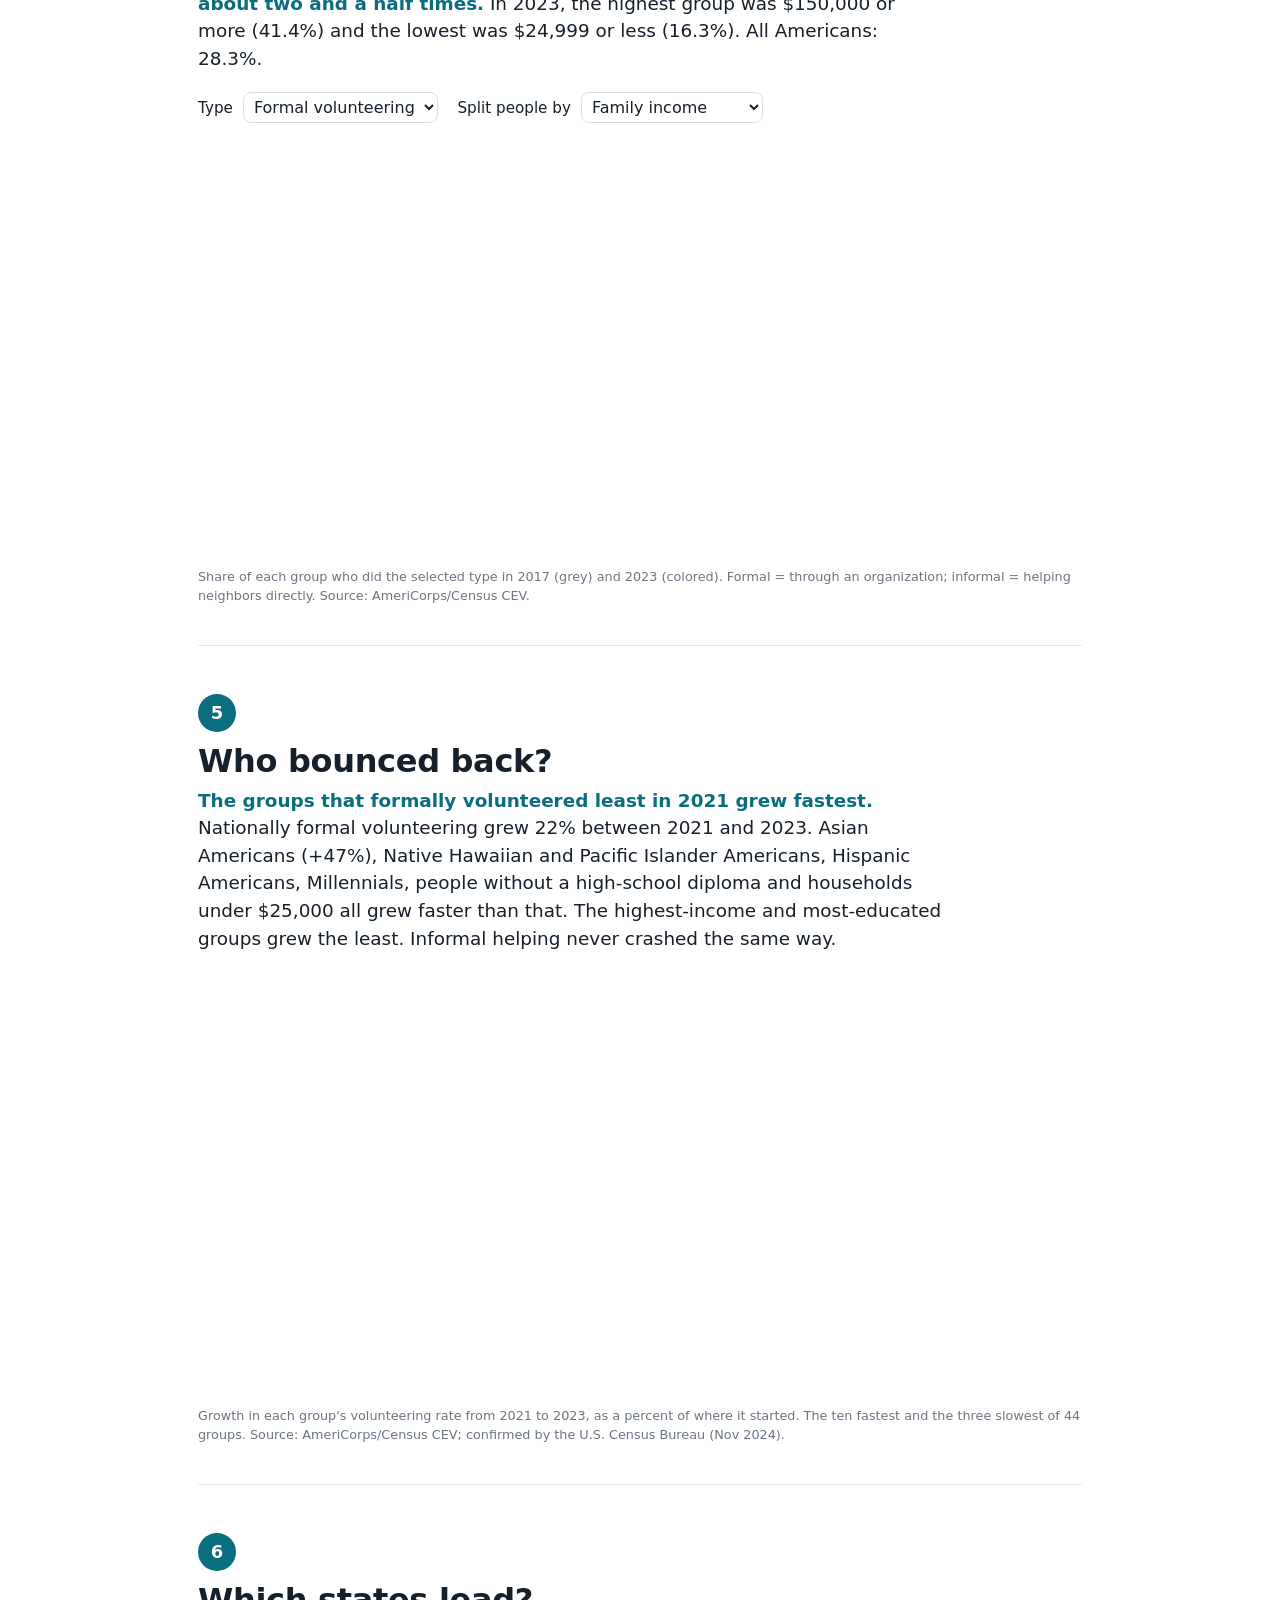
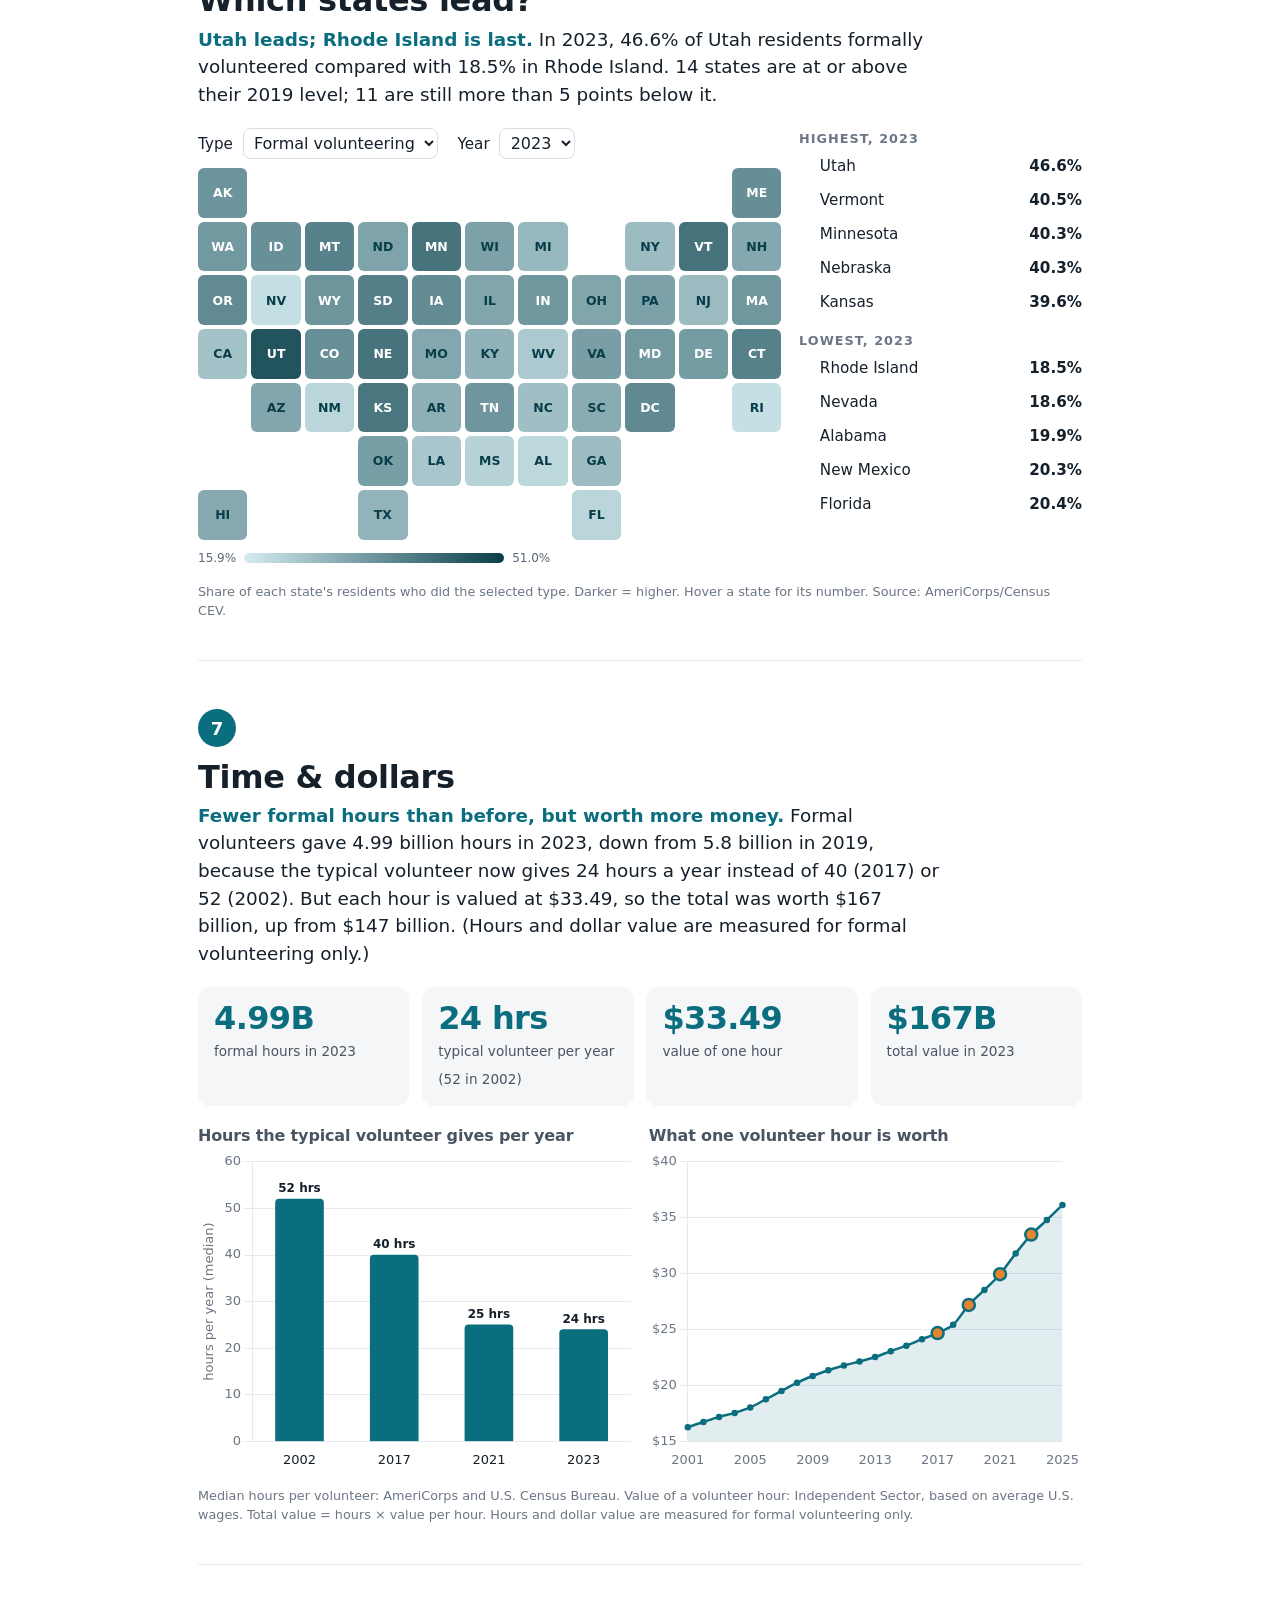
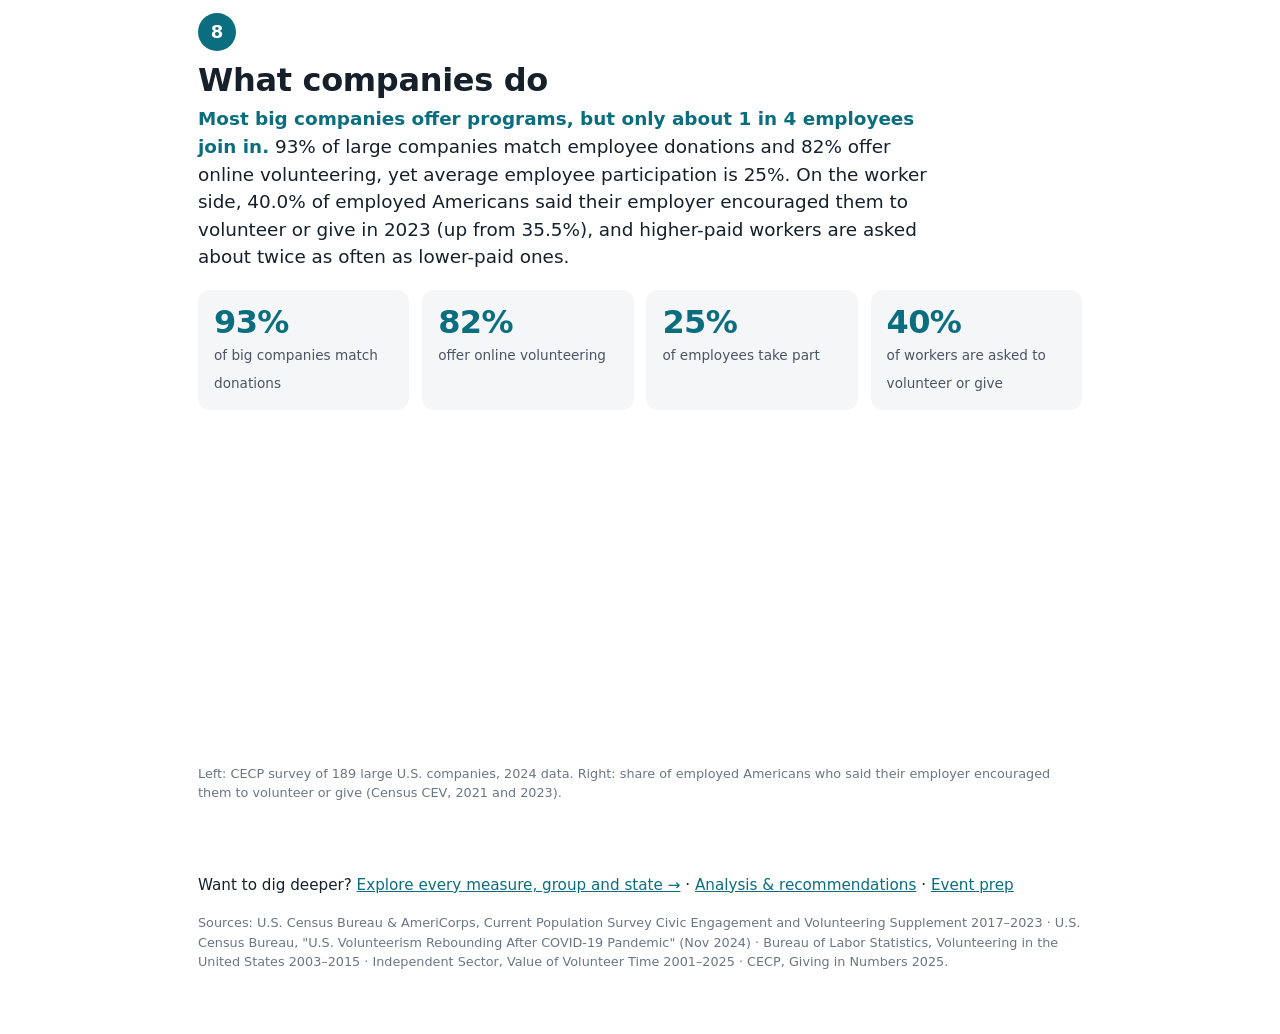
==== commit 82ff8aa0: "Separate CEV measures into formal vs informal and add Present slideshow mode. Tag organizational vs " ====
--- a/index.html
+++ b/index.html
@@ -6,56 +6,97 @@
 <title>Volunteering in America</title>
 <meta name="description" content="Eight simple questions about how Americans volunteer, help and give, answered with Census Bureau and AmeriCorps data, 2003–2025.">
 <link rel="stylesheet" href="styles.css?v=3">
-<link rel="stylesheet" href="simple.css?v=1">
+<link rel="stylesheet" href="simple.css?v=5">
 <script src="vendor/chart.umd.min.js"></script>
 <script src="data/cev-data.js"></script>
 </head>
 <body class="q">
 <header class="qhead">
   <div><b>Volunteering in America</b><span>U.S. Census Bureau &amp; AmeriCorps survey data</span></div>
-  <nav><a href="#q1">How many</a><a href="#q2">What people do</a><a href="#q3">What changed</a><a href="#q4">Who</a><a href="#q6">Where</a><a href="#q7">Worth</a><a href="#q8">Companies</a></nav>
-  <a class="btn" href="explore.html">Explore all the data →</a>
+  <nav id="qnav">
+    <a href="#q1">Formal vs informal</a>
+    <a href="#q2">What people do</a>
+    <a href="#q3">What changed</a>
+    <a href="#q4">Who</a>
+    <a href="#q6">Where</a>
+    <a href="#q7">Worth</a>
+    <a href="#q8">Companies</a>
+  </nav>
+  <div class="right">
+    <span class="hint"><kbd>←</kbd> <kbd>→</kbd> slides · <kbd>P</kbd> present</span>
+    <button type="button" class="ghost" id="presentBtn" title="Fullscreen slideshow (P)">Present</button>
+    <a class="btn explore" href="explore.html">Explore all the data →</a>
+  </div>
 </header>
 
 <main class="qmain">
 
+<section class="qtitle" id="q0" aria-label="Title slide">
+  <div class="brand">Volunteering in America</div>
+  <p class="sub">Formal volunteering vs informal helping — Census Bureau &amp; AmeriCorps, 2017–2023</p>
+  <div class="pair">
+    <div><b>28%</b><span>Formal — through an organization</span></div>
+    <div class="inf"><b>54%</b><span>Informal — helping neighbors directly</span></div>
+  </div>
+  <p class="keys">Press <kbd>→</kbd> to begin · <kbd>P</kbd> for fullscreen · <kbd>Esc</kbd> to exit</p>
+</section>
+
 <section class="qs" id="q1">
   <div class="qnum">1</div>
-  <h2>How many Americans volunteer?</h2>
+  <h2>Formal vs informal</h2>
+  <p class="slide-line">Informal helping is <em>nearly twice</em> as common as formal volunteering.</p>
   <p class="answer" id="a1"></p>
+  <div class="typekeys" aria-hidden="true">
+    <span class="tk formal"><i></i>Formal — through an organization</span>
+    <span class="tk informal"><i></i>Informal — helping neighbors directly</span>
+  </div>
   <div class="big3" id="big1"></div>
   <div class="chart-wrap"><canvas id="c1"></canvas></div>
-  <p class="src">Share of Americans age 16+ who volunteered through an organization in the past year. Grey = older Census survey (2003–2015); blue = current survey (2017–2023); the questions changed in 2017, so compare within one color. Sources: BLS, AmeriCorps/Census CEV.</p>
+  <p class="src">Two ways Americans give time. <b>Formal volunteering</b> = time given through an organization (school, food bank, faith group). <b>Informal helping</b> = exchanging favors with neighbors (house sitting, watching kids, lending tools). 2017–2023 CEV rates; grey dashed line is the older BLS formal-volunteering series (2003–2015), not comparable after the 2017 question redesign. Sources: BLS, AmeriCorps/Census CEV.</p>
 </section>
 
 <section class="qs" id="q2">
   <div class="qnum">2</div>
-  <h2>What else do people do for their communities?</h2>
+  <h2>What people do</h2>
+  <p class="slide-line">Teal = formal (org). Orange = informal (neighbors). Grey = other civic.</p>
   <p class="answer" id="a2"></p>
+  <div class="typekeys" aria-hidden="true">
+    <span class="tk formal"><i></i>Formal (org.)</span>
+    <span class="tk informal"><i></i>Informal (neighbors)</span>
+    <span class="tk other"><i></i>Other civic</span>
+  </div>
+  <div class="onecontrol slide-tools"><label>Show <select id="s2"><option value="all">All behaviors</option><option value="formal">Formal only</option><option value="informal">Informal only</option><option value="other">Other civic only</option></select></label></div>
   <div class="chart-wrap xl"><canvas id="c2"></canvas></div>
-  <p class="src">Share of Americans who did each at least once in the year before September 2023. Source: AmeriCorps/Census CEV 2023.</p>
+  <p class="src">Share of Americans who did each at least once in the year before September 2023. Bars are colored by type: formal (through an organization), informal (neighbor helping), or other civic life. Source: AmeriCorps/Census CEV 2023.</p>
 </section>
 
 <section class="qs" id="q3">
   <div class="qnum">3</div>
-  <h2>What changed between 2017 and 2023?</h2>
+  <h2>What changed</h2>
+  <p class="slide-line">Informal helping <em>rose</em>. Formal volunteering is still below 2017.</p>
   <p class="answer" id="a3"></p>
+  <div class="onecontrol slide-tools"><label>Show <select id="s3"><option value="all">All behaviors</option><option value="formal">Formal only</option><option value="informal">Informal only</option><option value="other">Other civic only</option></select></label></div>
   <div class="chart-wrap xl"><canvas id="c3"></canvas></div>
-  <p class="src">Change in percentage points, 2017 → 2023 (23% → 28% would be +5 points). Green = more people do it now; red = fewer. Source: AmeriCorps/Census CEV.</p>
+  <p class="src">Change in percentage points, 2017 → 2023 (23% → 28% would be +5 points). Green = more people do it now; red = fewer. Filter by formal / informal / other. Source: AmeriCorps/Census CEV.</p>
 </section>
 
 <section class="qs" id="q4">
   <div class="qnum">4</div>
-  <h2>Who volunteers the most?</h2>
+  <h2>Who does it most?</h2>
+  <p class="slide-line">Toggle <em>Formal</em> or <em>Informal</em> — gaps are biggest for formal volunteering.</p>
   <p class="answer" id="a4"></p>
-  <div class="onecontrol"><label>Split people by <select id="s4"></select></label></div>
+  <div class="onecontrol slide-tools">
+    <label>Type <select id="t4"><option value="formal">Formal volunteering</option><option value="informal">Informal helping</option></select></label>
+    <label>Split people by <select id="s4"></select></label>
+  </div>
   <div class="chart-wrap tall"><canvas id="c4"></canvas></div>
-  <p class="src">Share of each group who volunteered through an organization, 2017 (grey) and 2023 (blue). Source: AmeriCorps/Census CEV.</p>
+  <p class="src">Share of each group who did the selected type in 2017 (grey) and 2023 (colored). Formal = through an organization; informal = helping neighbors directly. Source: AmeriCorps/Census CEV.</p>
 </section>
 
 <section class="qs" id="q5">
   <div class="qnum">5</div>
-  <h2>Who bounced back fastest after the pandemic?</h2>
+  <h2>Who bounced back?</h2>
+  <p class="slide-line">Groups that formally volunteered least in 2021 grew the fastest.</p>
   <p class="answer" id="a5"></p>
   <div class="chart-wrap tall"><canvas id="c5"></canvas></div>
   <p class="src">Growth in each group's volunteering rate from 2021 to 2023, as a percent of where it started. The ten fastest and the three slowest of 44 groups. Source: AmeriCorps/Census CEV; confirmed by the U.S. Census Bureau (Nov 2024).</p>
@@ -63,30 +104,39 @@
 
 <section class="qs" id="q6">
   <div class="qnum">6</div>
-  <h2>Which states volunteer the most?</h2>
+  <h2>Which states lead?</h2>
+  <p class="slide-line">Flip Type to compare formal vs informal by state.</p>
   <p class="answer" id="a6"></p>
   <div class="grid cols-3">
-    <div class="span-2"><div class="onecontrol"><label>Year <select id="s6"><option>2017</option><option>2019</option><option>2021</option><option selected>2023</option></select></label></div><div class="tilemap" id="tilemap"></div><div class="legend" id="mapLegend"></div></div>
+    <div class="span-2">
+      <div class="onecontrol slide-tools">
+        <label>Type <select id="t6"><option value="formal">Formal volunteering</option><option value="informal">Informal helping</option></select></label>
+        <label>Year <select id="s6"><option>2017</option><option>2019</option><option>2021</option><option selected>2023</option></select></label>
+      </div>
+      <div class="tilemap" id="tilemap"></div><div class="legend" id="mapLegend"></div>
+    </div>
     <div><div class="ranks" id="r6"></div></div>
   </div>
-  <p class="src">Share of each state's residents who volunteered through an organization. Darker = higher. Hover a state for its number. Source: AmeriCorps/Census CEV.</p>
+  <p class="src">Share of each state's residents who did the selected type. Darker = higher. Hover a state for its number. Source: AmeriCorps/Census CEV.</p>
 </section>
 
 <section class="qs" id="q7">
   <div class="qnum">7</div>
-  <h2>How much time is given, and what is it worth?</h2>
+  <h2>Time &amp; dollars</h2>
+  <p class="slide-line">Fewer formal hours than before — but each hour is worth more.</p>
   <p class="answer" id="a7"></p>
   <div class="big3" id="big7"></div>
   <div class="grid cols-2">
     <div><h3>Hours the typical volunteer gives per year</h3><div class="chart-wrap"><canvas id="c7a"></canvas></div></div>
     <div><h3>What one volunteer hour is worth</h3><div class="chart-wrap"><canvas id="c7b"></canvas></div></div>
   </div>
-  <p class="src">Median hours per volunteer: AmeriCorps and U.S. Census Bureau. Value of a volunteer hour: Independent Sector, based on average U.S. wages. Total value = hours × value per hour.</p>
+  <p class="src">Median hours per volunteer: AmeriCorps and U.S. Census Bureau. Value of a volunteer hour: Independent Sector, based on average U.S. wages. Total value = hours × value per hour. Hours and dollar value are measured for formal volunteering only.</p>
 </section>
 
 <section class="qs" id="q8">
   <div class="qnum">8</div>
-  <h2>What do big companies do?</h2>
+  <h2>What companies do</h2>
+  <p class="slide-line">Most big firms offer programs — only about <em>1 in 4</em> employees join in.</p>
   <p class="answer" id="a8"></p>
   <div class="big3" id="big8"></div>
   <div class="chart-wrap"><canvas id="c8"></canvas></div>
@@ -98,6 +148,8 @@
   <p class="src">Sources: U.S. Census Bureau &amp; AmeriCorps, Current Population Survey Civic Engagement and Volunteering Supplement 2017–2023 · U.S. Census Bureau, "U.S. Volunteerism Rebounding After COVID-19 Pandemic" (Nov 2024) · Bureau of Labor Statistics, Volunteering in the United States 2003–2015 · Independent Sector, Value of Volunteer Time 2001–2025 · CECP, Giving in Numbers 2025.</p>
 </footer>
 </main>
-<script src="simple.js?v=2"></script>
+
+<div class="slide-count" id="slideCount" aria-live="polite">1 / 9</div>
+<script src="simple.js?v=6"></script>
 </body>
 </html>
--- a/simple.css
+++ b/simple.css
@@ -1,29 +1,117 @@
-/* Simple question-and-answer page */
+/* Simple question-and-answer page — reading view + slideshow Present mode */
 body.q { background: #ffffff; color: #15202b; font-size: 18px; }
-body.q .qhead { position: sticky; top: 0; z-index: 10; background: #fff; border-bottom: 1px solid #e6e9ee; display: flex; align-items: center; gap: 1.2rem; padding: .7rem clamp(16px, 4vw, 48px); }
+body.q .qhead { position: sticky; top: 0; z-index: 10; background: #fff; border-bottom: 1px solid #e6e9ee; display: flex; align-items: center; gap: .8rem; padding: .7rem clamp(16px, 4vw, 48px); }
 body.q .qhead > div { display: flex; flex-direction: column; line-height: 1.2; }
 body.q .qhead > div b { font-size: 1rem; } body.q .qhead > div span { font-size: .72rem; color: #6b7684; }
 body.q .qhead nav { display: flex; gap: .2rem; flex-wrap: wrap; margin-left: .5rem; }
 body.q .qhead nav a { text-decoration: none; color: #4a5563; font-size: .85rem; padding: .35rem .6rem; border-radius: 999px; }
-body.q .qhead nav a:hover { background: #eef1f5; color: #15202b; }
-body.q .qhead .btn { margin-left: auto; white-space: nowrap; }
+body.q .qhead nav a:hover, body.q .qhead nav a.on { background: #eef1f5; color: #15202b; }
+body.q .qhead .right { margin-left: auto; display: flex; align-items: center; gap: .5rem; flex-shrink: 0; }
+body.q .qhead .btn { white-space: nowrap; }
+body.q .qhead .ghost { background: transparent; border: 1px solid #cfd5dd; color: #15202b; border-radius: 8px; padding: .4rem .75rem; font: inherit; font-size: .9rem; cursor: pointer; }
+body.q .qhead .ghost:hover { background: #eef1f5; }
+body.q .qhead .hint { font-size: .72rem; color: #6b7684; white-space: nowrap; }
+body.q .qhead .hint kbd { font-family: ui-monospace, SFMono-Regular, Menlo, monospace; font-size: .7rem; background: #f4f6f8; border: 1px solid #e6e9ee; border-radius: 4px; padding: .05em .35em; }
 body.q .qmain { max-width: 980px; margin: 0 auto; padding: 1rem clamp(16px, 4vw, 48px) 4rem; }
-.qs { padding: 3rem 0 2.5rem; border-bottom: 1px solid #e6e9ee; }
+
+.qs { padding: 3rem 0 2.5rem; border-bottom: 1px solid #e6e9ee; scroll-margin-top: 4rem; }
 .qs:last-of-type { border: 0; }
 .qnum { width: 38px; height: 38px; border-radius: 50%; background: #0b6e7f; color: #fff; font-weight: 800; display: flex; align-items: center; justify-content: center; margin-bottom: .7rem; }
-.qs h2 { font-size: clamp(1.5rem, 3vw, 2rem); margin-bottom: .4rem; }
+.qs h2 { font-size: clamp(1.5rem, 3vw, 2rem); margin-bottom: .4rem; line-height: 1.15; max-width: 22ch; }
 .answer { font-size: 1.15rem; line-height: 1.5; max-width: 64ch; margin-bottom: 1.2rem; }
 .answer b { color: #0b6e7f; }
+.slide-line { display: none; font-size: clamp(1.35rem, 2.6vw, 1.85rem); font-weight: 700; line-height: 1.3; max-width: 28ch; margin: 0 0 1rem; color: #15202b; }
+.slide-line em { font-style: normal; color: #0b6e7f; }
 .big3 { display: grid; grid-template-columns: repeat(auto-fit, minmax(160px, 1fr)); gap: .8rem; margin: 0 0 1.2rem; }
 .big3 div { background: #f4f6f8; border-radius: 12px; padding: .9rem 1rem; }
 .big3 b { display: block; font-size: 2rem; font-weight: 800; letter-spacing: -.02em; line-height: 1.1; color: #0b6e7f; }
 .big3 span { font-size: .85rem; color: #4a5563; }
 body.q .chart-wrap { height: 320px; } body.q .chart-wrap.tall { height: 420px; } body.q .chart-wrap.xl { height: 520px; }
 .src { font-size: .8rem; color: #6b7684; margin: .9rem 0 0; line-height: 1.5; }
-.onecontrol { margin-bottom: .6rem; font-size: .95rem; } .onecontrol select { margin-left: .3rem; }
+.onecontrol { margin-bottom: .6rem; font-size: .95rem; display: flex; flex-wrap: wrap; gap: .8rem 1.2rem; align-items: center; }
+.onecontrol select { margin-left: .3rem; font-size: 1rem; padding: .25rem .4rem; }
+.typekeys { display: flex; flex-wrap: wrap; gap: .55rem 1rem; margin: 0 0 1rem; font-size: .85rem; color: #4a5563; }
+.typekeys .tk { display: inline-flex; align-items: center; gap: .4rem; }
+.typekeys .tk i { width: 12px; height: 12px; border-radius: 3px; display: inline-block; }
+.typekeys .tk.formal i { background: #0b6e7f; }
+.typekeys .tk.informal i { background: #e8842b; }
+.typekeys .tk.other i { background: #aab3bf; }
 .ranks { font-size: .95rem; } .ranks h4 { margin: .2rem 0 .4rem; font-size: .8rem; text-transform: uppercase; letter-spacing: .08em; color: #6b7684; }
 .ranks ol { padding-left: 1.3rem; margin: 0 0 1rem; } .ranks li { display: flex; justify-content: space-between; padding: .15rem 0; } .ranks li b { font-variant-numeric: tabular-nums; }
 body.q .tilemap .t { font-size: .78rem; }
 .qfoot { margin-top: 2rem; font-size: .95rem; }
 body.q h3 { font-size: 1rem; margin: 0 0 .4rem; color: #4a5563; }
-@media (max-width: 820px) { body.q .qhead nav { display: none; } body.q .chart-wrap.xl { height: 560px; } }
+
+/* Title slide (first slide in Present mode) */
+.qtitle { display: none; }
+.qtitle .brand { font-size: clamp(2.4rem, 6vw, 4rem); font-weight: 800; letter-spacing: -.03em; line-height: 1.05; margin: 0 0 .6rem; color: #0b6e7f; }
+.qtitle .sub { font-size: clamp(1.1rem, 2.2vw, 1.4rem); color: #4a5563; max-width: 32ch; margin: 0 0 1.5rem; line-height: 1.35; }
+.qtitle .pair { display: grid; grid-template-columns: 1fr 1fr; gap: 1rem; max-width: 720px; }
+.qtitle .pair div { background: #f4f6f8; border-radius: 14px; padding: 1.1rem 1.2rem; border-left: 6px solid #0b6e7f; }
+.qtitle .pair div.inf { border-left-color: #e8842b; }
+.qtitle .pair b { display: block; font-size: 2.2rem; color: #0b6e7f; }
+.qtitle .pair .inf b { color: #c86a14; }
+.qtitle .pair span { color: #4a5563; font-size: 1rem; }
+.qtitle .keys { margin-top: 2rem; font-size: .95rem; color: #6b7684; }
+.qtitle .keys kbd { font-family: ui-monospace, Menlo, monospace; background: #f4f6f8; border: 1px solid #e6e9ee; border-radius: 5px; padding: .1em .45em; }
+
+.slide-count { display: none; position: fixed; bottom: 1rem; right: 1.2rem; z-index: 20; background: rgba(255,255,255,.92); border: 1px solid #e6e9ee; border-radius: 999px; padding: .35rem .8rem; font-size: .85rem; font-weight: 700; color: #4a5563; }
+
+/* ---------- Present / slideshow mode ---------- */
+body.q.present { overflow: hidden; height: 100vh; }
+body.q.present .qhead nav,
+body.q.present .qhead .btn.explore,
+body.q.present .src,
+body.q.present .qfoot,
+body.q.present .answer,
+body.q.present .onecontrol:not(.slide-tools),
+body.q.present .hint { display: none !important; }
+body.q.present .slide-tools { font-size: 1.05rem; margin-bottom: .75rem; }
+body.q.present .slide-tools select { font-size: 1.05rem; padding: .35rem .5rem; }
+body.q.present .qmain {
+  max-width: 1200px; margin: 0 auto; padding: 0 clamp(16px, 4vw, 48px);
+  height: calc(100vh - 52px); box-sizing: border-box;
+}
+body.q.present .qtitle,
+body.q.present .qs { display: none; border: 0; padding: 0; }
+body.q.present .qtitle.on,
+body.q.present .qs.on {
+  display: flex; flex-direction: column; justify-content: center;
+  height: 100%; box-sizing: border-box; padding: 1rem 0 1.5rem; overflow: hidden;
+}
+body.q.present .qtitle.on { padding: 2rem 0; }
+body.q.present .qnum { width: 48px; height: 48px; font-size: 1.2rem; margin-bottom: .5rem; }
+body.q.present .qs h2 { font-size: clamp(1.8rem, 3.5vw, 2.6rem); margin-bottom: .35rem; max-width: 24ch; }
+body.q.present .slide-line { display: block; }
+body.q.present .typekeys { font-size: 1rem; margin-bottom: .7rem; }
+body.q.present .typekeys .tk i { width: 14px; height: 14px; }
+body.q.present .big3 { gap: 1rem; margin-bottom: 1rem; }
+body.q.present .big3 div { padding: 1rem 1.15rem; }
+body.q.present .big3 b { font-size: clamp(2.2rem, 4vw, 3rem); }
+body.q.present .big3 span { font-size: 1rem; }
+body.q.present .chart-wrap { height: min(38vh, 340px); flex: 0 0 auto; }
+body.q.present .chart-wrap.tall { height: min(42vh, 380px); }
+body.q.present .chart-wrap.xl { height: min(48vh, 420px); }
+body.q.present .ranks { font-size: 1.05rem; }
+body.q.present .ranks h4 { font-size: .9rem; }
+body.q.present .ranks li { padding: .25rem 0; font-size: 1.05rem; }
+body.q.present h3 { font-size: 1.1rem; }
+body.q.present .slide-count { display: block; }
+body.q.present .qhead { background: rgba(255,255,255,.96); }
+body.q.present .qhead .ghost { border-color: #0b6e7f; color: #0b6e7f; font-weight: 700; }
+
+@media (max-width: 820px) {
+  body.q .qhead nav, body.q .qhead .hint { display: none; }
+  body.q .chart-wrap.xl { height: 560px; }
+  body.q.present .qtitle .pair { grid-template-columns: 1fr; }
+  body.q.present .chart-wrap, body.q.present .chart-wrap.tall, body.q.present .chart-wrap.xl { height: min(36vh, 300px); }
+}
+
+@media print {
+  body.q .qhead, body.q .src, body.q .qfoot, body.q .onecontrol, body.q .slide-count { display: none !important; }
+  body.q .qtitle { display: flex; page-break-after: always; min-height: 90vh; }
+  body.q .answer { display: none !important; }
+  body.q .slide-line { display: block !important; }
+  .qs { page-break-after: always; break-inside: avoid; min-height: 90vh; display: flex; flex-direction: column; justify-content: center; border: 0; }
+  body.q .chart-wrap, body.q .chart-wrap.tall, body.q .chart-wrap.xl { height: 360px; }
+}
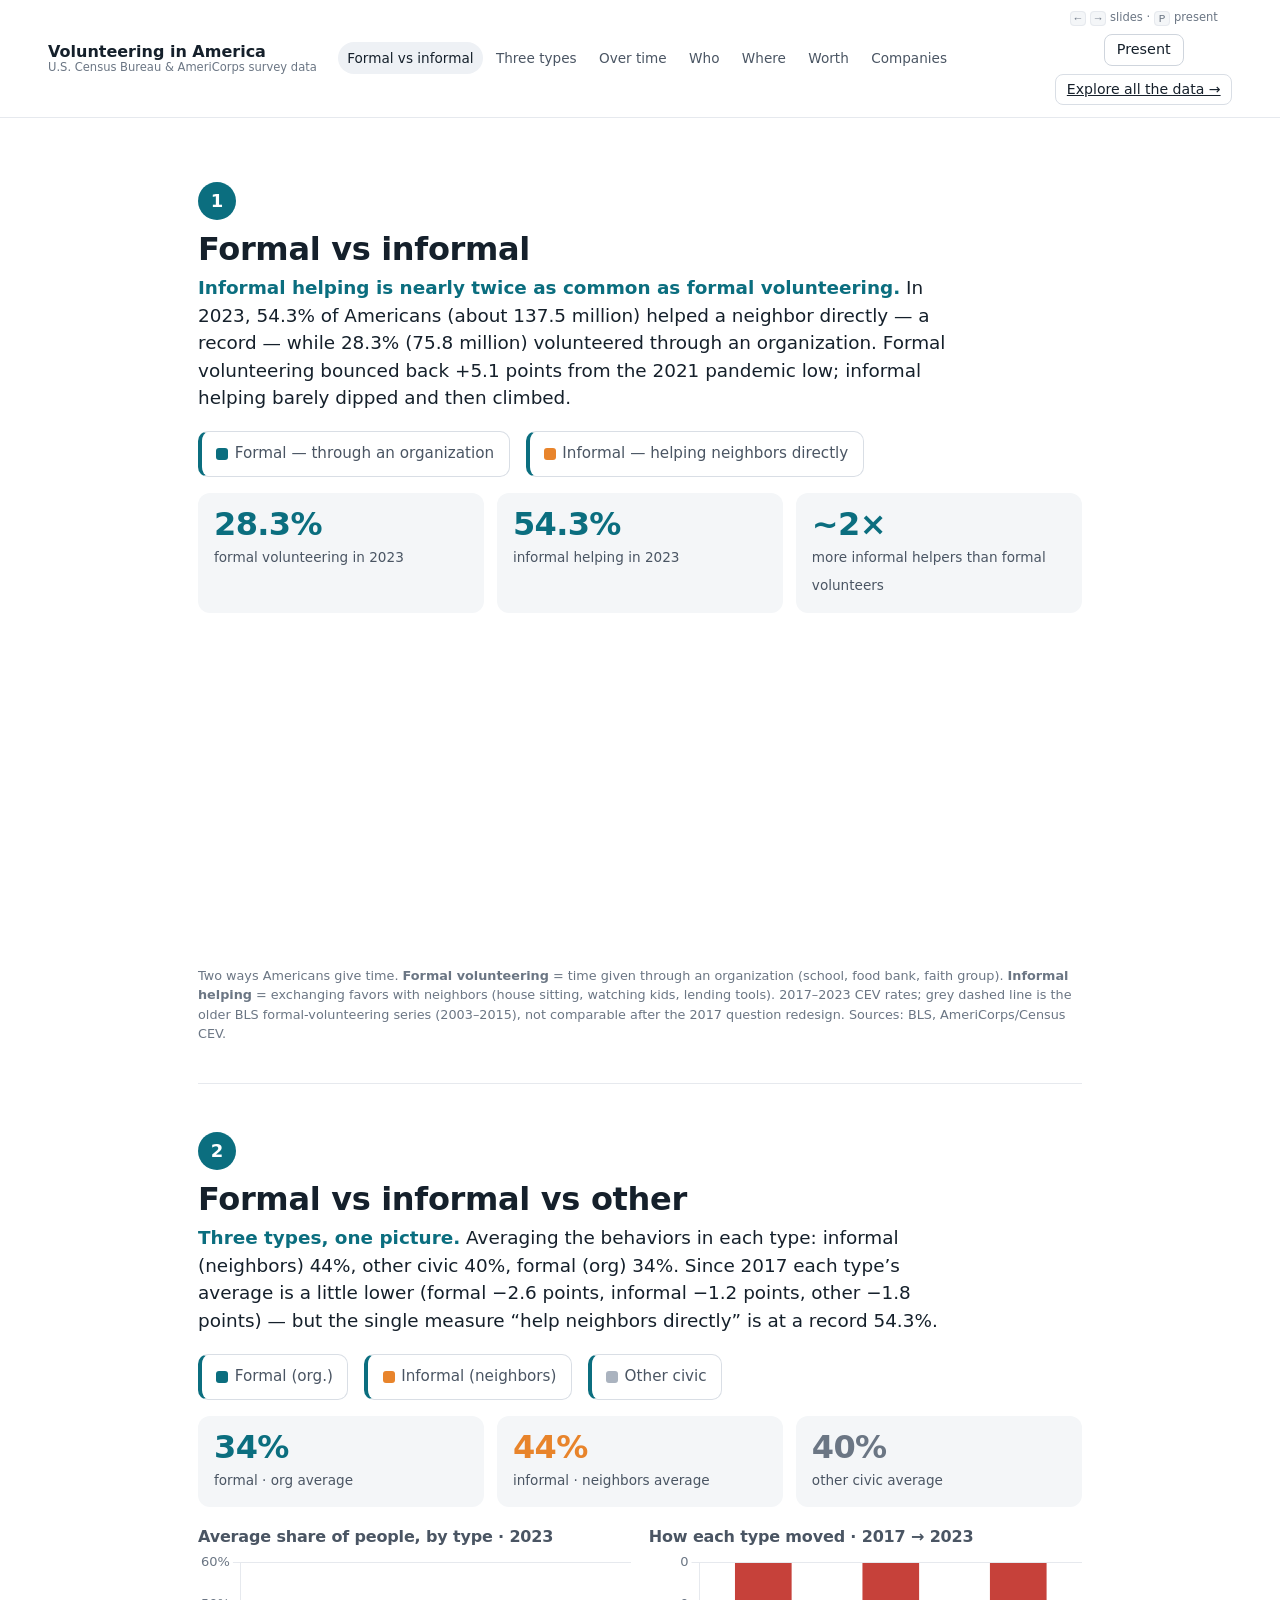
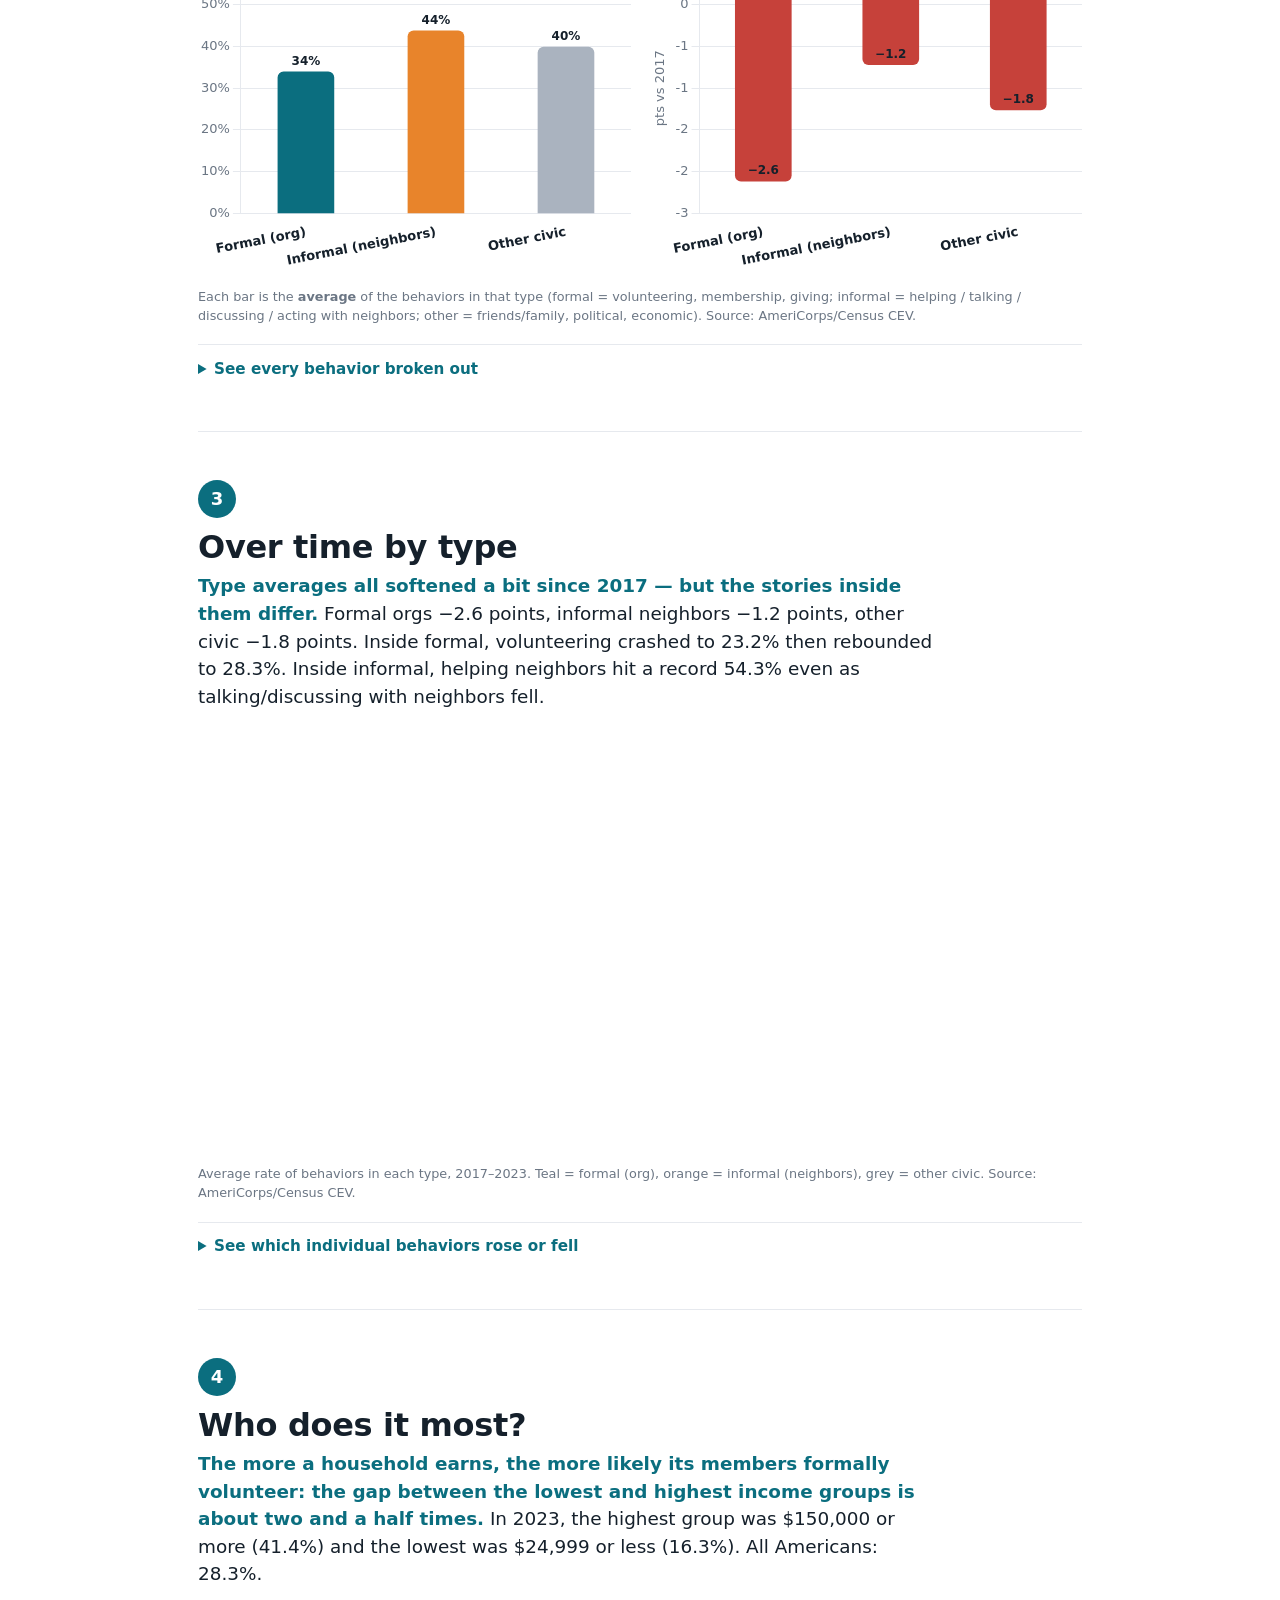
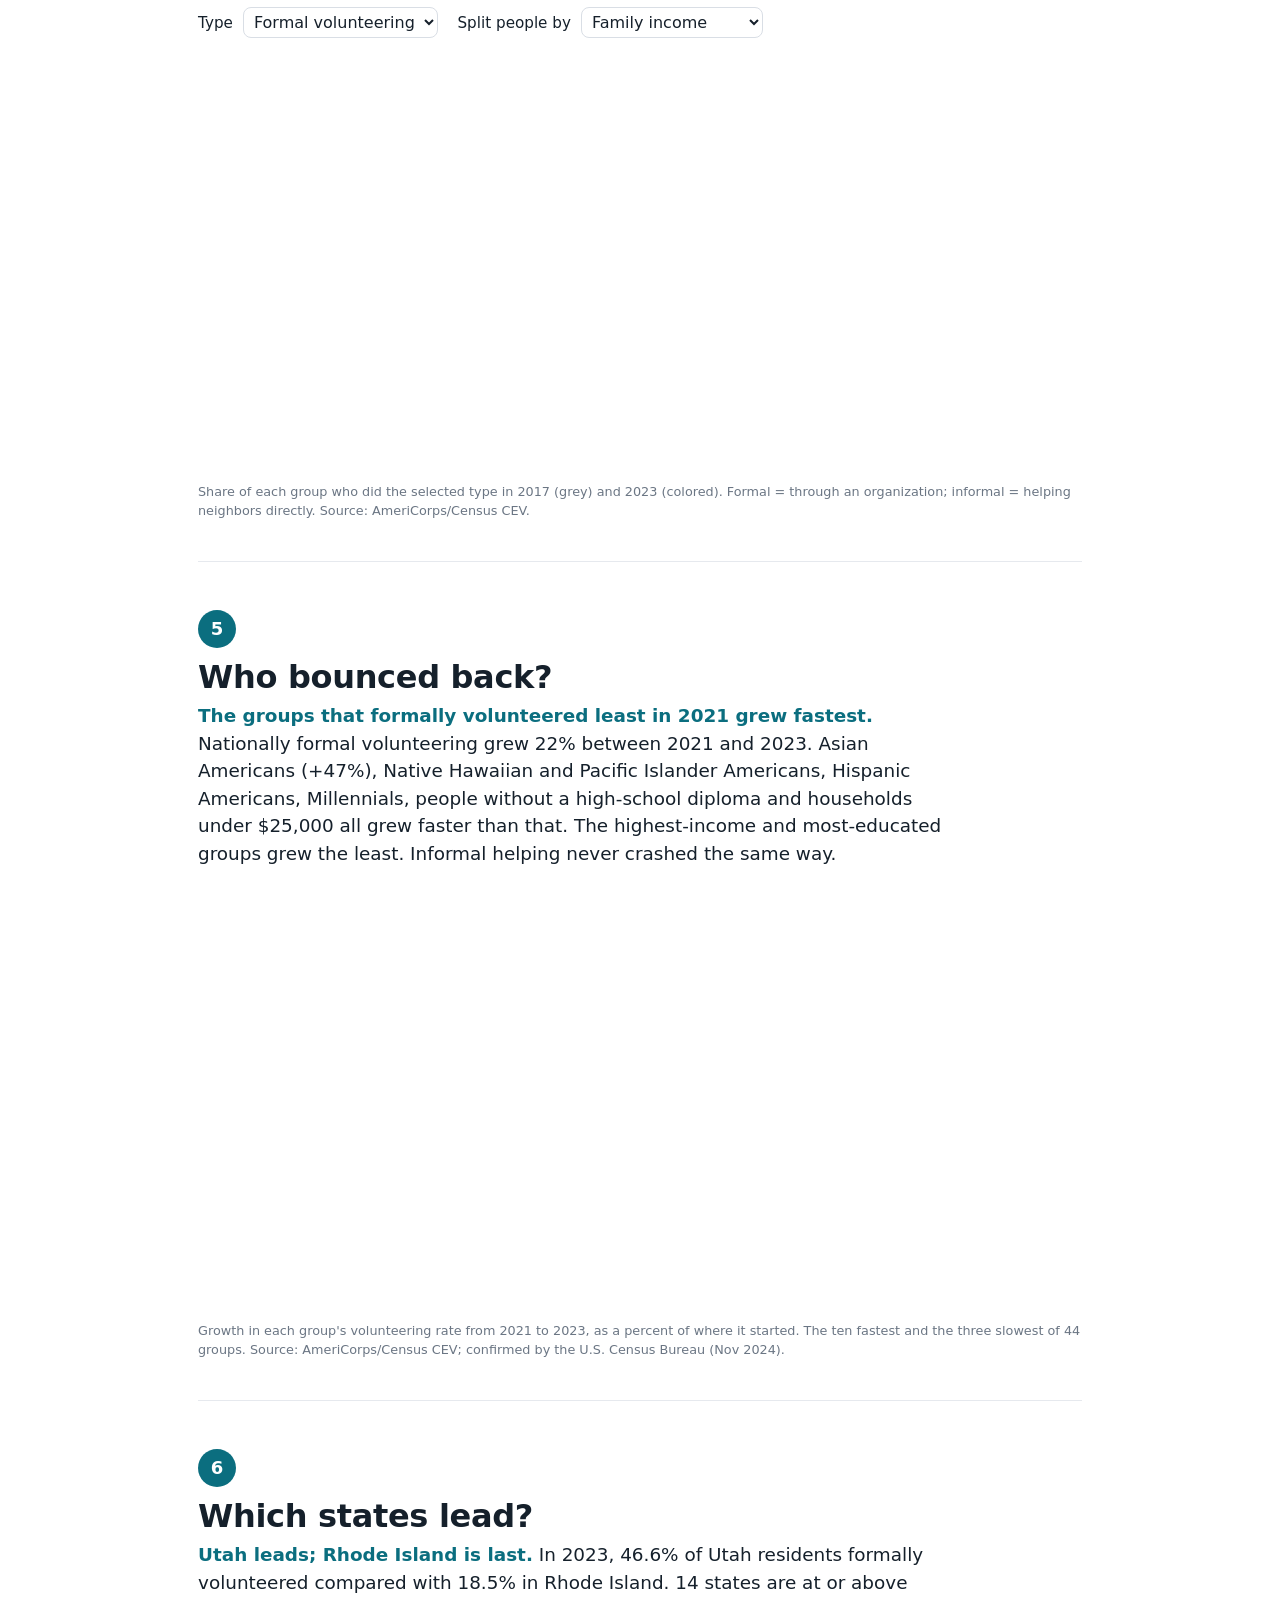
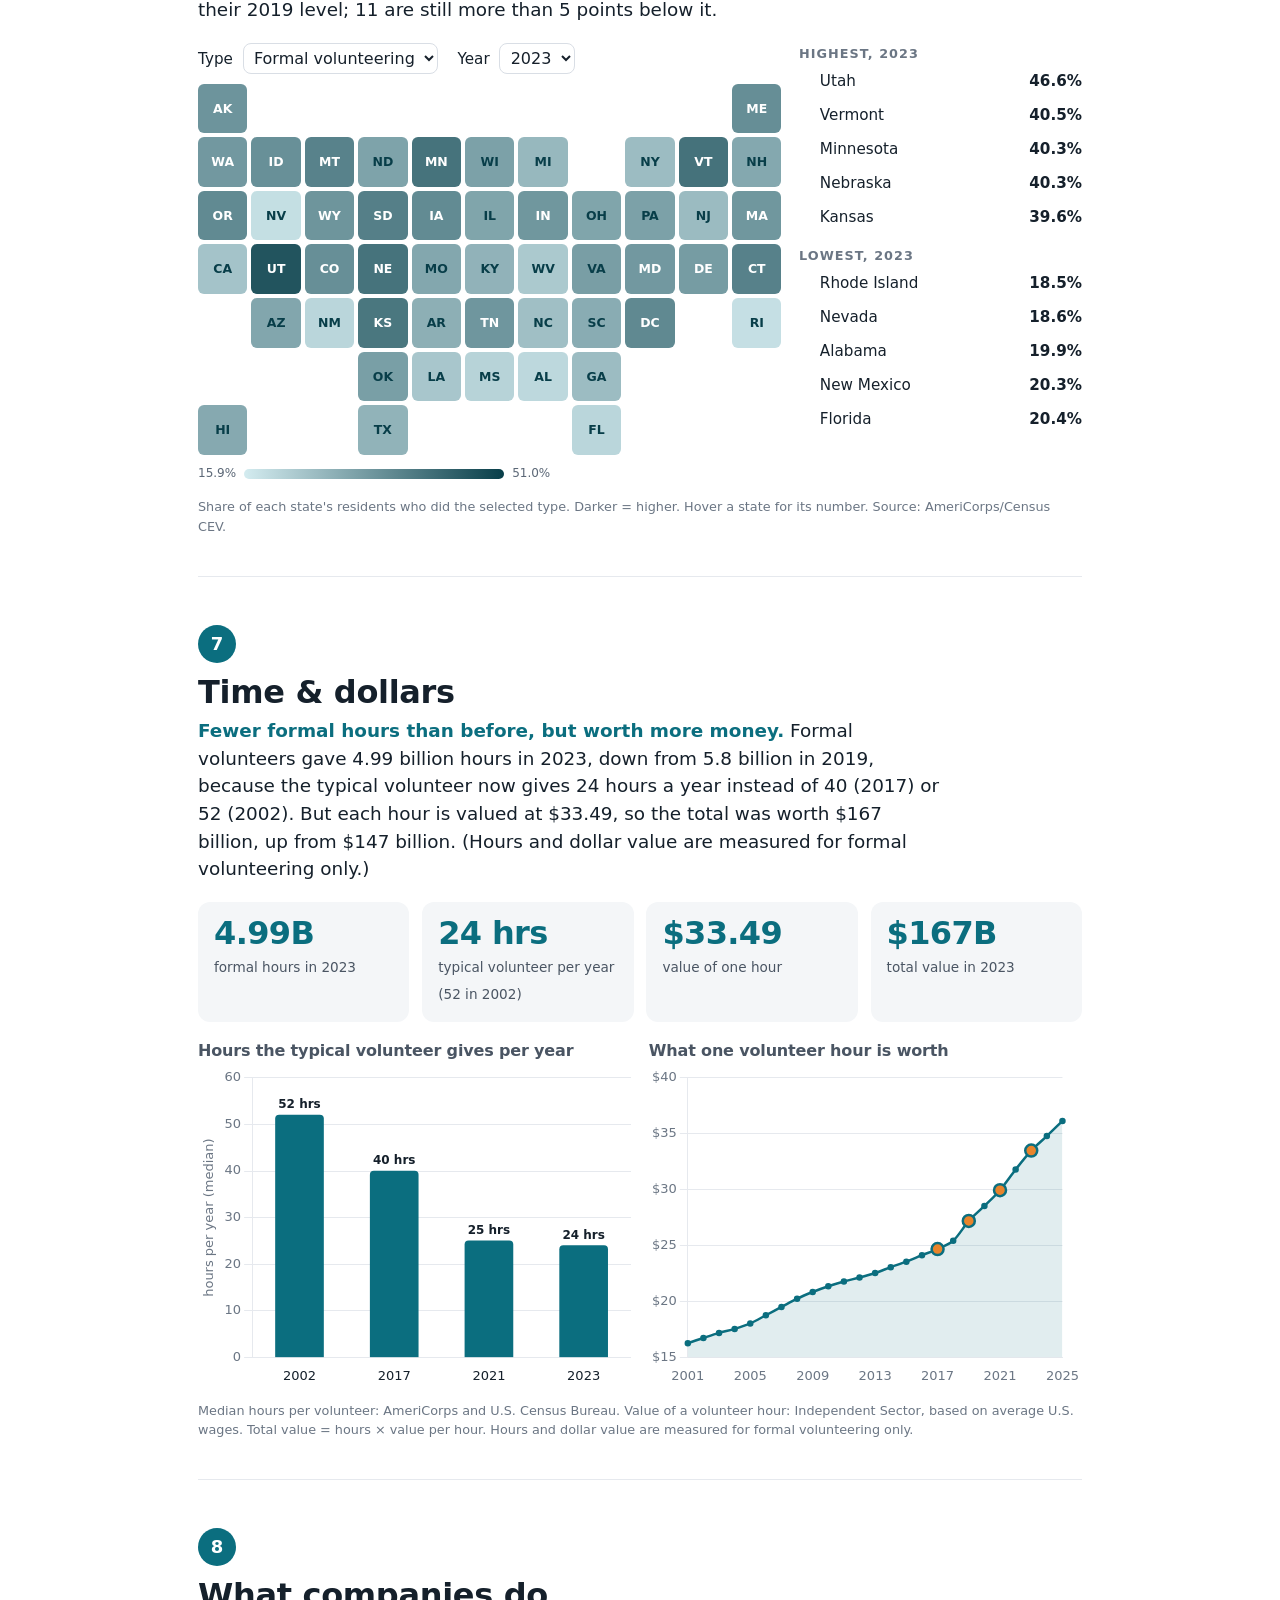
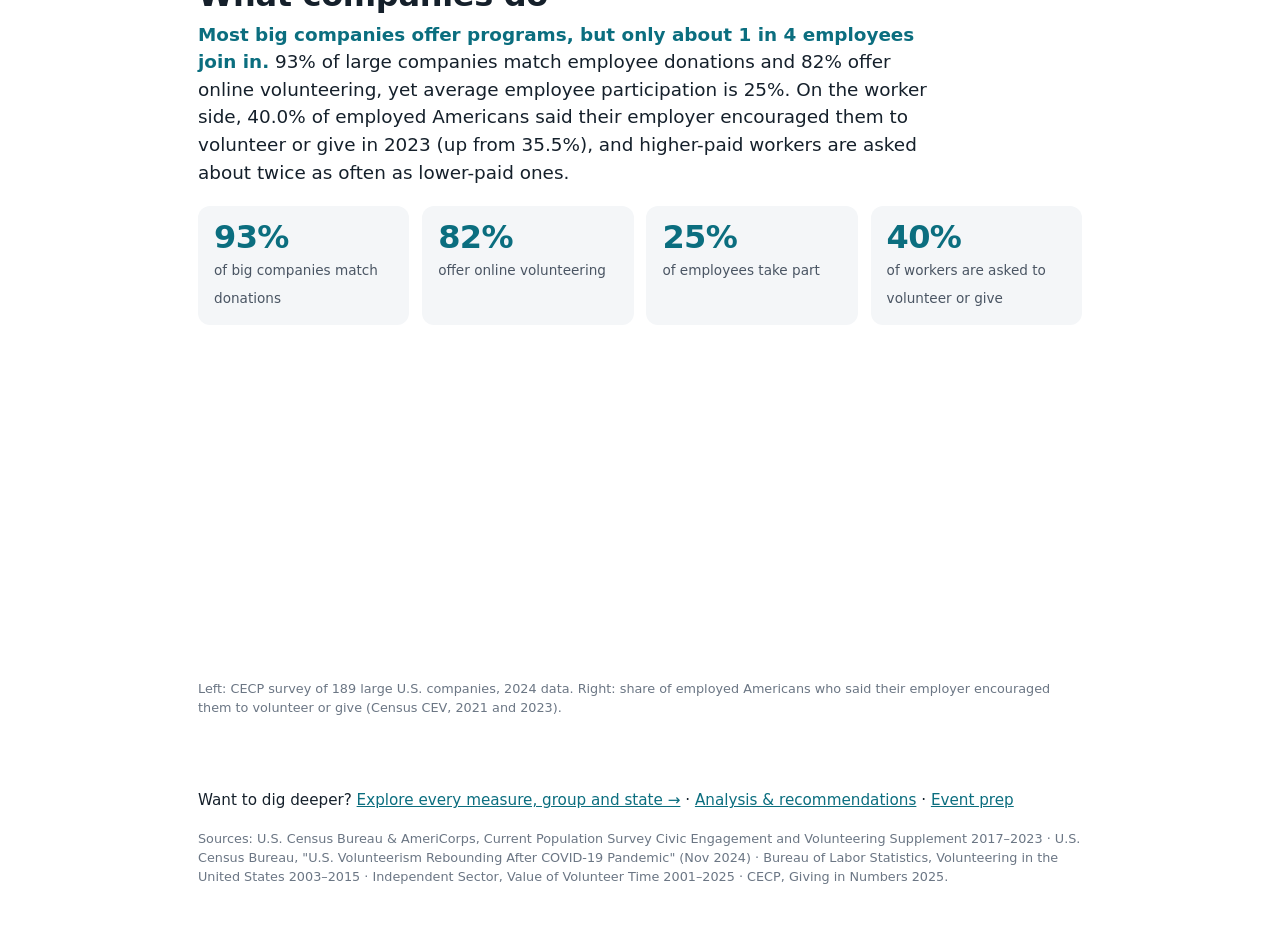
==== commit 405ecab7: "Add clean Formal vs Informal vs Other comparison charts. Replace the crowded all-behavior charts wit" ====
--- a/index.html
+++ b/index.html
@@ -6,7 +6,7 @@
 <title>Volunteering in America</title>
 <meta name="description" content="Eight simple questions about how Americans volunteer, help and give, answered with Census Bureau and AmeriCorps data, 2003–2025.">
 <link rel="stylesheet" href="styles.css?v=3">
-<link rel="stylesheet" href="simple.css?v=5">
+<link rel="stylesheet" href="simple.css?v=6">
 <script src="vendor/chart.umd.min.js"></script>
 <script src="data/cev-data.js"></script>
 </head>
@@ -15,8 +15,8 @@
   <div><b>Volunteering in America</b><span>U.S. Census Bureau &amp; AmeriCorps survey data</span></div>
   <nav id="qnav">
     <a href="#q1">Formal vs informal</a>
-    <a href="#q2">What people do</a>
-    <a href="#q3">What changed</a>
+    <a href="#q2">Three types</a>
+    <a href="#q3">Over time</a>
     <a href="#q4">Who</a>
     <a href="#q6">Where</a>
     <a href="#q7">Worth</a>
@@ -57,27 +57,45 @@
 
 <section class="qs" id="q2">
   <div class="qnum">2</div>
-  <h2>What people do</h2>
-  <p class="slide-line">Teal = formal (org). Orange = informal (neighbors). Grey = other civic.</p>
+  <h2>Formal vs informal vs other</h2>
+  <p class="slide-line">Three types side by side — informal neighbors still lead on average.</p>
   <p class="answer" id="a2"></p>
   <div class="typekeys" aria-hidden="true">
     <span class="tk formal"><i></i>Formal (org.)</span>
     <span class="tk informal"><i></i>Informal (neighbors)</span>
     <span class="tk other"><i></i>Other civic</span>
   </div>
-  <div class="onecontrol slide-tools"><label>Show <select id="s2"><option value="all">All behaviors</option><option value="formal">Formal only</option><option value="informal">Informal only</option><option value="other">Other civic only</option></select></label></div>
-  <div class="chart-wrap xl"><canvas id="c2"></canvas></div>
-  <p class="src">Share of Americans who did each at least once in the year before September 2023. Bars are colored by type: formal (through an organization), informal (neighbor helping), or other civic life. Source: AmeriCorps/Census CEV 2023.</p>
+  <div class="big3" id="big2"></div>
+  <div class="grid cols-2 type-compare">
+    <div>
+      <h3>Average share of people, by type · 2023</h3>
+      <div class="chart-wrap"><canvas id="c2"></canvas></div>
+    </div>
+    <div>
+      <h3>How each type moved · 2017 → 2023</h3>
+      <div class="chart-wrap"><canvas id="c2b"></canvas></div>
+    </div>
+  </div>
+  <p class="src">Each bar is the <b>average</b> of the behaviors in that type (formal = volunteering, membership, giving; informal = helping / talking / discussing / acting with neighbors; other = friends/family, political, economic). Source: AmeriCorps/Census CEV.</p>
+  <details class="detail-behaviors">
+    <summary>See every behavior broken out</summary>
+    <div class="onecontrol"><label>Show <select id="s2"><option value="all">All behaviors</option><option value="formal">Formal only</option><option value="informal">Informal only</option><option value="other">Other civic only</option></select></label></div>
+    <div class="chart-wrap xl"><canvas id="c2detail"></canvas></div>
+  </details>
 </section>
 
 <section class="qs" id="q3">
   <div class="qnum">3</div>
-  <h2>What changed</h2>
-  <p class="slide-line">Informal helping <em>rose</em>. Formal volunteering is still below 2017.</p>
+  <h2>Over time by type</h2>
+  <p class="slide-line">All three types dipped in 2021. Formal rebounded most; informal helping itself hit a record.</p>
   <p class="answer" id="a3"></p>
-  <div class="onecontrol slide-tools"><label>Show <select id="s3"><option value="all">All behaviors</option><option value="formal">Formal only</option><option value="informal">Informal only</option><option value="other">Other civic only</option></select></label></div>
-  <div class="chart-wrap xl"><canvas id="c3"></canvas></div>
-  <p class="src">Change in percentage points, 2017 → 2023 (23% → 28% would be +5 points). Green = more people do it now; red = fewer. Filter by formal / informal / other. Source: AmeriCorps/Census CEV.</p>
+  <div class="chart-wrap tall"><canvas id="c3"></canvas></div>
+  <p class="src">Average rate of behaviors in each type, 2017–2023. Teal = formal (org), orange = informal (neighbors), grey = other civic. Source: AmeriCorps/Census CEV.</p>
+  <details class="detail-behaviors">
+    <summary>See which individual behaviors rose or fell</summary>
+    <div class="onecontrol"><label>Show <select id="s3"><option value="all">All behaviors</option><option value="formal">Formal only</option><option value="informal">Informal only</option><option value="other">Other civic only</option></select></label></div>
+    <div class="chart-wrap xl"><canvas id="c3detail"></canvas></div>
+  </details>
 </section>
 
 <section class="qs" id="q4">
@@ -150,6 +168,6 @@
 </main>
 
 <div class="slide-count" id="slideCount" aria-live="polite">1 / 9</div>
-<script src="simple.js?v=6"></script>
+<script src="simple.js?v=7"></script>
 </body>
 </html>
--- a/simple.css
+++ b/simple.css
@@ -41,6 +41,13 @@
 body.q .tilemap .t { font-size: .78rem; }
 .qfoot { margin-top: 2rem; font-size: .95rem; }
 body.q h3 { font-size: 1rem; margin: 0 0 .4rem; color: #4a5563; }
+.type-compare { align-items: start; margin-bottom: .4rem; }
+.detail-behaviors { margin-top: 1.2rem; border-top: 1px solid #e6e9ee; padding-top: .8rem; }
+.detail-behaviors summary { cursor: pointer; font-size: .95rem; color: #0b6e7f; font-weight: 600; margin-bottom: .6rem; }
+.detail-behaviors[open] summary { margin-bottom: .8rem; }
+body.q.present .detail-behaviors { display: none !important; }
+body.q.present .type-compare { gap: 1.2rem; }
+@media (max-width: 820px) { .type-compare { grid-template-columns: 1fr; } }
 
 /* Title slide (first slide in Present mode) */
 .qtitle { display: none; }
